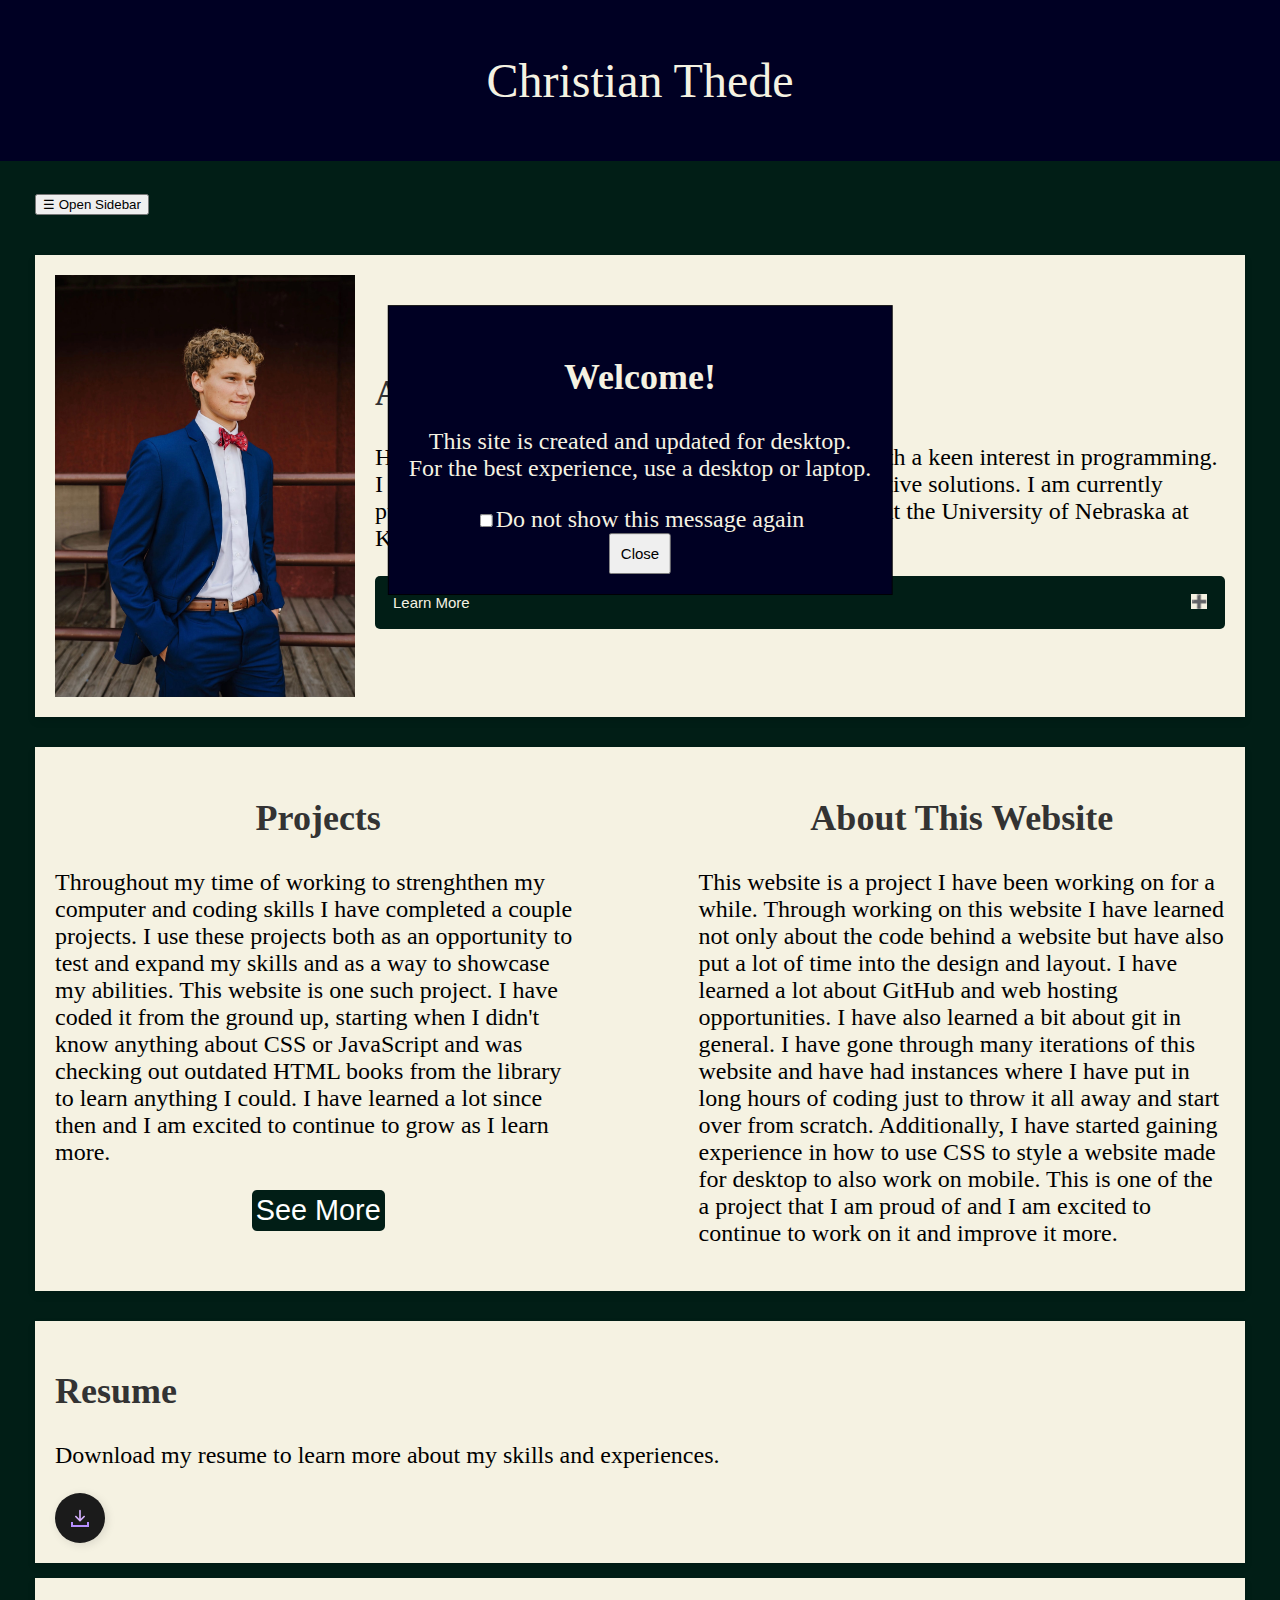
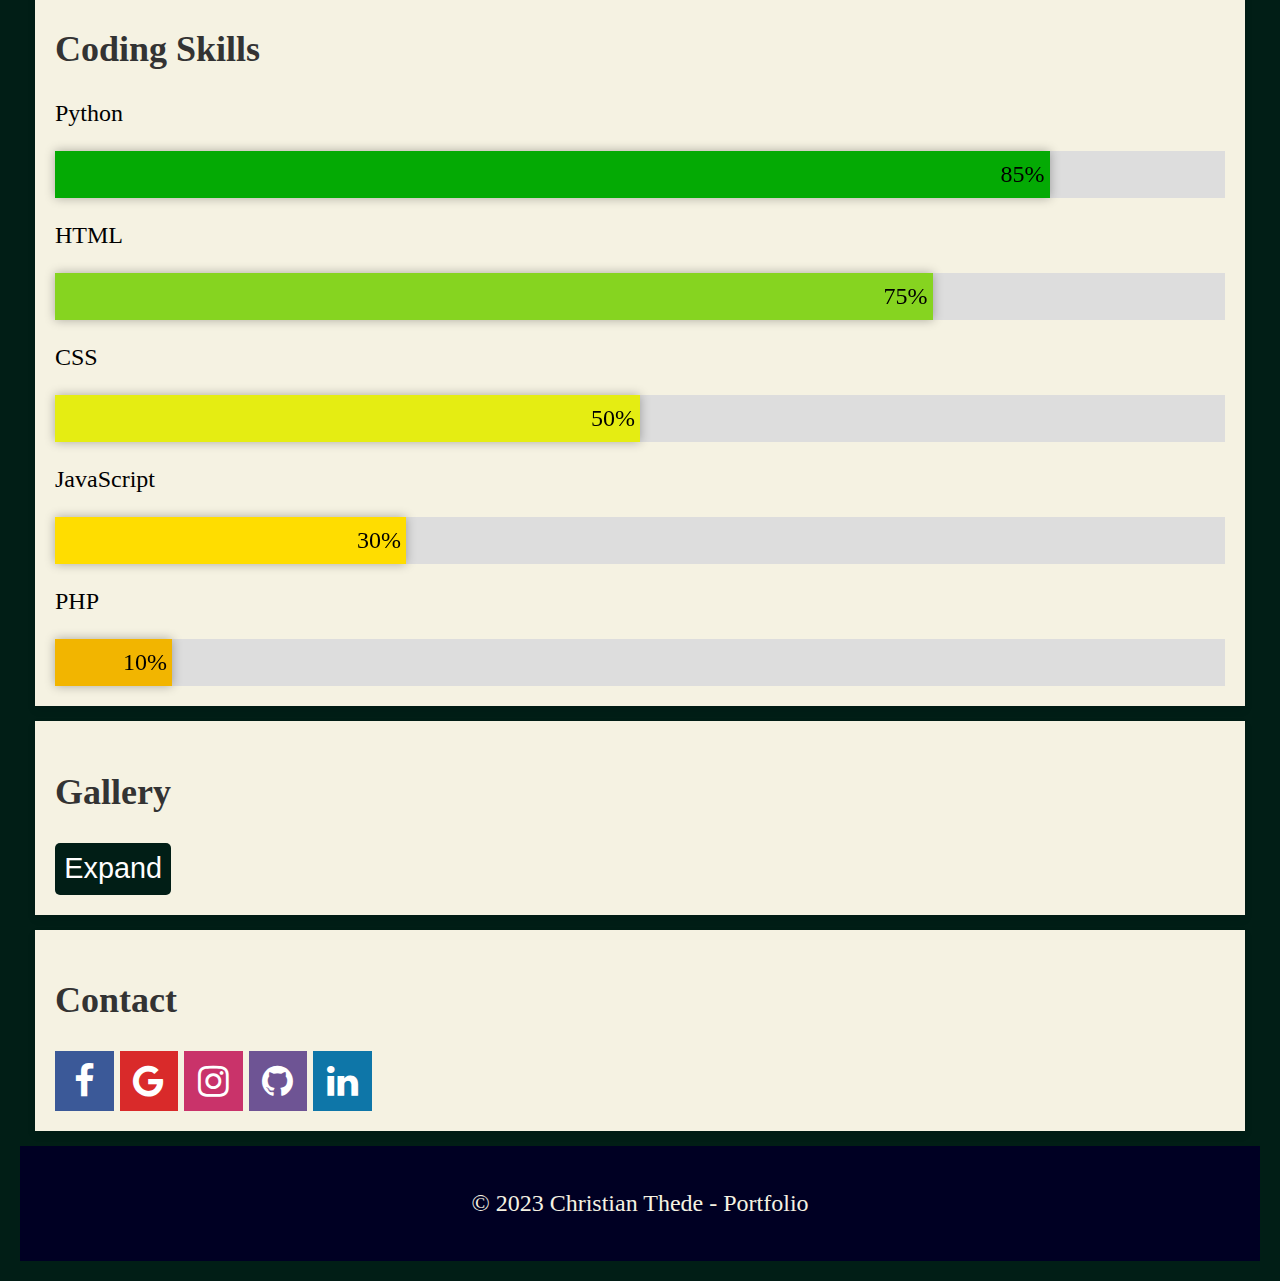
==== index.html @ 4857aadc "text update index.html" ====
<!DOCTYPE html>
<html lang="en">
<head>
    <meta charset="UTF-8">
    <meta name="viewport" content="width=device-width, initial-scale=1.0">
    <title>Christian Thede - Computer Science Portfolio</title>
    <link rel="stylesheet" href="docs/collapsibleLibrary/collapsibleAbout.css">
    <link rel="stylesheet" href="docs/stylesLibrary/indexStyles.css">
    <link rel="stylesheet" href="https://cdnjs.cloudflare.com/ajax/libs/font-awesome/4.7.0/css/font-awesome.min.css">
    <link rel="stylesheet" href="docs/iconLibrary/iconStyles.css">
    <link rel="stylesheet" href="docs/stylesLibrary/navbarStyles.css">
    <link rel="stylesheet" href="docs/stylesLibrary/skillBarStyles.css">
    
</head>
<body>

    <header>
        <p>Christian Thede</p>
    </header>
    
    <!-- Sidebar to navigate the site -->
    <div id="sideBar" class="sideBar">
        <a href="javascript:void(0)" class="closeBtn" onclick="closeNav()">&times;</a>
        <a href="#about" onclick="closeNav()">About Me</a>
        <a href="docs/projects/projects.html" onclick="closeNav()">Projects</a>
        <a href="#resume" onclick="closeNav()">Resume</a>
        <a href="#skills" onclick="closeNav()">Skills</a>
        <a href="#gallery" onclick="closeNav()">Gallery</a>
        <a href="#contact" onclick="closeNav()">Contact</a>
    </div>
    <div id="main">
        <div id="navbtn" class="navbtn">
            <button class="openBtn" onclick="openNav()">&#9776; Open Sidebar</button>
        </div>

        <!-- popup on page load -->
        <div id="popup" style="display: none;">
            <h2>Welcome!</h2>
            <p>This site is created and updated for desktop.<br>
            For the best experience, use a desktop or laptop.</p>
            <input type="checkbox" id="noShow">Do not show this message again<br>
            <button id="closePopup">Close</button>
        </div>

        <main>

            <!-- About Me Section -->
            <section id="about">
                <div class="about-container">
                    <img src="docs\images\seniorPicture.JPG" alt="My Image" class="about-image">
                    <div class="about-text" style="position: relative;">
                        <h2>About Me</h2>
                        <p>
                            Hello! I am a passionate computer science student with a keen interest in programming.
                            I love solving complex problems and creating innovative solutions.
                            I am currently pursuing a Computer Science Comprehensive major at the University of Nebraska at Kearney.
                        </p>
                        <button type="button" class="collapsible">Learn More</button>
                        <div class="collapsible-content" style=" height: 0; overflow: hidden; transition: height 0.5s ease-out;">
                            <p>
                                Hello! My name is Christian Thede. Currently I am a sophomore at the University of Nebraska at Kearney
                                but that is not where I started. I grew up in a small town in Nebraska called Palmer. My family has a
                                farm there and I grew up helping out around the farm. Around freshman year of high school I transferred to
                                St. Paul where I graduated. Throughout my time in high school I started to become more interested in
                                computers and technology. I began looking into how technology can help around the family farm and even
                                started using drones to help with issues there. I even started using them to create 3d maps
                                through photogrammetry. Then, I decided to build myself a computer. I threw myself into research.
                                I learned about all the different parts and how they work together. I looked into what parts would
                                work the best and would last. Then, I finally built my computer and that was what really started me off
                                on my computer science journey. I began attending the University of Nebraska at Kearney where I took 
                                my first programming class - Python for Analytics. I loved it and the problems I was able to solve.

                            </p>
                        </div>
                    </div>
                </div>
            </section>
            
            <!-- Projects section -->
            <section id="projects">
                <div class="flex-container">
                    <div class="project-content">
                        <h2 style="text-align: center;">Projects</h2>
                        <p>Throughout my time of working to strenghthen my computer and coding skills I have completed a
                            couple projects. I use these projects both as an opportunity to test and expand my skills and as a way to
                            showcase my abilities. This website is one such project. I have coded it from the ground up, starting when
                            I didn't know anything about CSS or JavaScript and was checking out outdated HTML books from the library to
                            learn anything I could. I have learned a lot since then and I am excited to continue to grow as I learn more.
                        </p>
                        <div style="display: flex; justify-content: center; align-items: center;">
                            <button class="projects-button" 
                                onclick="window.location.href='docs/projects/projects.html'">
                                See More 
                            </button>
                        </div>
                    </div>

                    <div class="about-website">
                        <h2 style="text-align: center;">About This Website</h2>
                        <p>
                            This website is a project I have been working on for a while. Through working on this website I have learned 
                            not only about the code behind a website but have also put a lot of time into the design and layout. I have
                            learned a lot about GitHub and web hosting opportunities. I have also learned a bit about git in general.
                            I have gone through many iterations of this website and have had instances where I have put in long hours of coding
                            just to throw it all away and start over from scratch. Additionally, I have started gaining experience in how
                            to use CSS to style a website made for desktop to also work on mobile.
                            This is one of the a project that I am proud of and I am excited to continue to work on it and improve it more.
                        </p>
                    </div>

                </div>

                

                <!-- Add more projects as needed -->
            </section>

        </main>
    <!--
        <section id="blog">
            <h2>Blog</h2>
            <p>Check out my latest thoughts and experiences in the world of computer science.</p>
            <a href="#">Read More</a>
        </section>
    -->
        <section id="resume">
            <h2>Resume</h2>
            <p>Download my resume to learn more about my skills and experiences.</p>

            <!-- Resume Download-->
            <a href="docs/ChristianThedeResume.pdf">
                <button class="Btn">
                    <svg class="svgIcon" viewBox="0 0 384 512" height="1em" xmlns="http://www.w3.org/2000/svg"><path d="M169.4 470.6c12.5 12.5 32.8 
                        12.5 45.3 0l160-160c12.5-12.5 12.5-32.8 0-45.3s-32.8-12.5-45.3 0L224 370.8 224 64c0-17.7-14.3-32-32-32s-32 14.3-32 32l0 
                        306.7L54.6 265.4c-12.5-12.5-32.8-12.5-45.3 0s-12.5 32.8 0 45.3l160 160z"></path>
                    </svg>
                    <span class="icon2"></span>
                    <span class="tooltip">Download Resume</span>
                </button>
            </a>
        </section>

        <section id="skills">
            <h2>Coding Skills</h2>

            <p>Python</p>
            <div class="container">
                <div class="skills python">85%</div>
            </div>

            <p>HTML</p>
            <div class="container">
                <div class="skills html">75%</div>
            </div>
            
            <p>CSS</p>
            <div class="container">
                <div class="skills css">50%</div>
            </div>

            <p>JavaScript</p>
            <div class="container">
                <div class="skills js">30%</div>
            </div>

            <p>PHP</p>
            <div class="container">
                <div class="skills php">10%</div>
            </div>
            <!-- Add more skills as needed -->
        </section>

        <section id="gallery">
            <h2>Gallery</h2>
            <button class="gallery-expand-button" onclick="expandFunction()">
                Expand
            </button>
            <div id="expandGallery">
                <div class="imageRow">
                    <div class="imageColumn">
                    <img src="docs\images\addyFall.JPEG" alt="Gallery Image" style="width:100%">
                    </div>
                    <div class="imageColumn">
                    <img src="docs\images\deltIceSkating.JPEG" alt="Gallery Image" style="width:100%">
                    </div>
                    <div class="imageColumn">
                    <img src="docs\images\joePlackeWedding.JPEG" alt="Gallery Image" style="width:100%">
                    </div>
                    <div class="imageColumn">
                        <img src="docs\images\moonBall.JPEG" alt="Gallery Image" style="width:100%">
                    </div>
                    <div class="imageColumn">
                        <img src="docs\images\zooLights.JPEG" alt="Gallery Image" style="width:100%">
                    </div>
                </div>
                <!-- Add more pictures here -->
            </div>
        </section>

        <section id="contact">
            <h2>Contact</h2>
            <p><!--add media here--></p>
            <a href="https://www.facebook.com/christian.thede.1/" title="Facebook" class="fa fa-facebook"></a>
            <a href="mailto:ThedeChristian11@gmail.com" title="Gmail" class="fa fa-google"></a>
            <a href="https://www.instagram.com/cthede11/" title="Instagram" class="fa fa-instagram"></a>
            <a href="https://github.com/Cthede11" title="GitHub" class="fa fa-github"></a>
            <a href="https://www.linkedin.com/in/christianthede/" title="Linkedin" class="fa fa-linkedin"></a>
        </section>

        <footer>
            <p>&copy; 2023 Christian Thede - Portfolio</p>
        </footer>
    </div>
    <script src="docs/collapsibleLibrary/collapsibleAbout.js" defer></script>
    <script src="docs/scriptLibrary/indexScript.js" defer></script>
    <script src="docs/scriptLibrary/expandButtonScript.js" defer></script>
    <script src="docs/scriptLibrary/navbarScript.js" defer></script>
</body>

</html>
---- docs/collapsibleLibrary/collapsibleAbout.css ----
.collapsible {
    background-color: rgb(1, 30, 22);
    color: rgb(245, 242, 226);
    cursor: pointer;
    padding: 18px;
    width: 100%;
    border: none;
    border-radius: 5px;
    text-align: left;
    outline: none;
    font-size: 15px;
  }
  
  /* Add a background color to the button if it is clicked on */
  .active, .collapsible:hover {
    background-color: rgb(11, 60, 42);
  }
  
  /* Style the collapsible content. Note: hidden by default */
  .collapsible-content {
    padding: 0 18px;
    display: none;
    overflow: hidden;
    background-color: rgb(245, 242, 226);
  }

  .collapsible:after {
    content: '\02795'; /* Unicode character for "plus" sign (+) */
    background-color: rgb(245, 242, 226);
    font-size: 13px;
    color: rgb(245, 242, 226);
    float: right;
    margin-left: 5px;
  }
  
  .active:after {
    content: "\2796"; /* Unicode character for "minus" sign (-) */
  }
---- docs/stylesLibrary/indexStyles.css ----
img {
  max-width: 100%;
  height: auto;
}

body {
    font-family: 'UI-rounded', 'fangsong';
    font-size: 150%;
    margin: 0;
    padding: 0;
    background-color: rgb(1, 30, 22);
    display: flex;
    flex-direction: column;
    min-height: 100vh;
}

header {
    background-color: rgb(0, 0, 35);
    color: rgb(245, 242, 226);
    text-align: center;
    font-size: 200%;
    padding: 5px;
}

#popup {
  position: fixed;
  top: 50%;
  left: 50%;
  transform: translate(-50%, -50%);
  padding: 20px;
  text-align: center;
  background: rgb(0, 0, 35);
  color: rgb(245, 242, 226);
  border: 1px solid black;
  z-index: 1000;
}

#closePopup {
  font-size: 15px;
  padding: 10px;
  cursor: pointer;
}

#popup h2 {
  color: rgb(245, 242, 226);
}

h1 {
    font-size: .3em;
}

section {
    padding: 20px;
    margin: 15px;
    background-color: rgb(245, 242, 226);
    box-shadow: 0 4px 8px rgba(0, 0, 0, 0.1);
    flex-grow: 1;
}

h1, h2 {
    color: #333;
}

.project {
    margin-bottom: 15px;
}

footer {
    text-align: center;
    padding: 20px;
    background-color: #333;
    color: rgb(245, 242, 226);
    background-color: rgb(0, 0, 35);
}

main {
    display: flex;
    flex-direction: column;
    margin-top: 15px;
}

.about-container {
    display: flex;
    align-items: center;
}

.about-image {
    max-width: 300px; /* Adjust the maximum width of the image */
    margin-right: 20px; /* Adjust the spacing between image and text */
}

.about-text {
    flex-grow: 1;
}

.flex-container {
  display: flex;
  justify-content: space-between;
}

.project-content, .about-website {
  width: 45%;
}

/* download button */
.Btn {
    width: 50px;
    height: 50px;
    border: none;
    border-radius: 50%;
    background-color: rgb(27, 27, 27);
    display: flex;
    flex-direction: column;
    align-items: center;
    justify-content: center;
    cursor: pointer;
    position: relative;
    transition-duration: .3s;
    box-shadow: 2px 2px 10px rgba(0, 0, 0, 0.11);
  }
  
  .svgIcon {
    fill: rgb(214, 178, 255);
  }
  
  .icon2 {
    width: 18px;
    height: 5px;
    border-bottom: 2px solid rgb(182, 143, 255);
    border-left: 2px solid rgb(182, 143, 255);
    border-right: 2px solid rgb(182, 143, 255);
  }
  
  .tooltip {
    position: absolute;
    right: -135px;
    opacity: 0;
    background-color: rgb(12, 12, 12);
    color: white;
    padding: 5px 10px;
    border-radius: 5px;
    display: flex;
    align-items: center;
    justify-content: center;
    transition-duration: .2s;
    pointer-events: none;
    letter-spacing: 0.5px;
  }
  
  .tooltip::before {
    position: absolute;
    content: "";
    width: 10px;
    height: 10px;
    background-color: rgb(12, 12, 12);
    background-size: 1000%;
    background-position: center;
    transform: rotate(45deg);
    left: -5%;
    transition-duration: .3s;
  }
  
  .Btn:hover .tooltip {
    opacity: 1;
    transition-duration: .3s;
  }
  
  .Btn:hover {
    background-color: rgb(150, 94, 255);
    transition-duration: .3s;
  }
  
  .Btn:hover .icon2 {
    border-bottom: 2px solid rgb(235, 235, 235);
    border-left: 2px solid rgb(235, 235, 235);
    border-right: 2px solid rgb(235, 235, 235);
  }
  
  .Btn:hover .svgIcon {
    fill: rgb(255, 255, 255);
    animation: slide-in-top 0.6s cubic-bezier(0.250, 0.460, 0.450, 0.940) both;
  }
  
  @keyframes slide-in-top {
    0% {
      transform: translateY(-10px);
      opacity: 0;
    }
  
    100% {
      transform: translateY(0px);
      opacity: 1;
    }
  }
/* Make sure that padding behaves as expected */
* {box-sizing:border-box}

.gallery-expand-button {
  font-family: 'Arial', sans-serif;
  background-color: rgb(1, 30, 22);
  color: white;
  border: none;
  border-radius: 5px;
  cursor: pointer;
  padding: .8%;
  outline: none;
  font-size: 1.2em;
}

.active, .gallery-expand-button:hover {
  background-color: rgb(11, 60, 42);
}

.projects-button {
  font-family: 'Arial', sans-serif;
  background-color: rgb(1, 30, 22);
  color: white;
  border: none;
  cursor: pointer;
  padding: .8%;
  border-radius: 5px;
  outline: none;
  font-size: 1.2em;
}

.active, .projects-button:hover {
  background-color: rgb(11, 60, 42);
}

.code-window {
  background-color: #1b1b1b; /* Light grey background */
  border: black; /* Black border */
  color: #ffffff; /* White text color */
  padding: 10px; /* Add padding */
  font-family: 'Courier New', monospace; /* Use monospace font */
  font-size: 18px; /* Set font size */
  line-height: 1.5; /* Set line height */
  border-radius: 30px; /* Add border radius */
  box-shadow: 0 0 10px rgba(0, 0, 0, 0.25); /* Add shadow */
}

/* Three image containers (use 25% for four, and 50% for two, etc) */
.imageColumn {
  float: left;
  width: 33.33%;
  padding: 5px;
}

/* Clear floats after image containers */
.imageRow::after {
  content: "";
  clear: both;
  display: table;
}

/* ////////////////////////////////////////////////////////////////////////////////////// */
/* \\\\\\\\\\\\\\\\\\\\\\\\\\\\\\\\\\\\\\\\\\\\\\\\\\\\\\\\\\\\\\\\\\\\\\\\\\\\\\\\\\\\\\ */

/* Media query for screens smaller than 600px (mobile) */
@media only screen and (max-width: 600px) {
  body {
      font-size: 14px;
  }

  header {
      font-size: 150%; /* Adjust header font size for smaller screens */
      padding-bottom: 0px; /* Adjust padding for smaller screens */
  }

  nav {
    font-size: 14px; /* Adjust font size for navigation links on mobile devices */
    padding: 5px; /* Adjust padding for navigation links on mobile devices */
    padding-top: 15px; /* Adjust padding for navigation links on mobile devices */
  }

  nav a {
    margin: 1%; /* Adjust margin for navigation links on mobile devices */
  }
  
  /* Default styles for larger screens */
  body {
    font-size: 16px;
  }

  #popup {
    width: 80%;
    height: 50%;
  }

  .flex-container {
    flex-direction: column;
  }

  .project-content, .about-website {
    width: 100%;
  }

  .about-container {
      flex-direction: column; /* Stack image and text in a column on smaller screens */
  }

  .about-image {
      max-width: 100%; /* Ensure the image takes full width on smaller screens */
      margin-right: 0; /* Remove margin for smaller screens */
      margin-bottom: 10px; /* Add margin between image and text on smaller screens */
  }

  .about-text {
      text-align: center; /* Center-align text on smaller screens */
  }

  .projects-button, .gallery-expand-button{
    font-size: 1.2em; /* Increase font size of the button */
    padding: 2%; /* Increase padding of the button */
    border-radius: 5px; /* Add border radius to the button */
    background-color: rgb(0, 0, 35); /* Change background color of the button */
    color: rgb(245, 242, 226); /* Change text color of the button */
  }

  .code-window {
    font-size: 14px; /* Adjust font size for code window on smaller screens */
    
  }

  /* Three image containers (use 25% for four, and 50% for two, etc) */
  .imageColumn {
    float: left;
    width: 50%;
    padding: 2px;
  }

  /* Clear floats after image containers */
  .imageRow::after {
    content: "";
    clear: both;
    display: table;
  }
  /* Add more responsive styles for other sections as needed */
}
---- docs/iconLibrary/iconStyles.css ----
.fa {
    padding: 1%;
    font-size: 150%;
    width: 5%;
    text-align: center;
    text-decoration: none;
}

.circle {
    padding: 20px;
    font-size: 20px;
    width: 50px;
    height: 50px;
    border-radius: 25px;
    text-align: center;
    text-decoration: none;

}

.fa:hover {
    opacity: 0.7;
}

.fa-google {
    background: #d92a2aff;
    color: white;
}

.fa-github {
    background: #6E5494;
    color: white;
}

.circle-github {
    background: #6E5494;
    color: white;
    border-radius: 50%;
    width: 10px;
    height: 10px;
    display: flex;
    align-items: center;
    justify-content: center;
    font-size: 25px;
    text-decoration: none;
}

.circle-github::before {
    content: "\f09b"; /* GitHub icon unicode */
    font-family: "Font Awesome 5 Brands";
    font-weight: 900;
}

.circle-github:hover .tooltip {
    opacity: 1;
    transition-duration: .3s;
  }
  
  .circle:hover {
    background-color: rgb(150, 94, 255);
    transition-duration: .3s;
  }

.fa-instagram {
    background: rgb(201, 51, 106);
    color: white;
}

.fa-facebook {
    background: #3B5998;
    color: white;
}

.fa-linkedin {
    background: #0E76A8;
    color: white;
}

@media only screen and (max-width: 600px) {
    .fa {
        padding: 2%;
        font-size: 150%;
        width: 18%;
        text-align: center;
        text-decoration: none;
    }
}
---- docs/stylesLibrary/navbarStyles.css ----
/* The sidebar menu */
.sideBar {
    height: 100%; /* 100% Full-height */
    width: 0; /* 0 width - change this with JavaScript */
    position: fixed; /* Stay in place */
    z-index: 1; /* Stay on top */
    top: 0;
    left: 0;
    background-color: #111; /* Black*/
    overflow-x: hidden; /* Disable horizontal scroll */
    padding-top: 60px; /* Place content 60px from the top */
    transition: 0.5s; /* 0.5 second transition effect to slide in the sidebar */
  }
  
  /* The sidebar links */
  .sideBar a {
    padding: 8px 8px 8px 32px;
    text-decoration: none;
    font-size: 25px;
    color: #818181;
    display: block;
    transition: 0.3s;
  }
  
  /* When you mouse over the navigation links, change their color */
  .sideBar a:hover {
    color: #f1f1f1;
  }
  
  /* Position and style the close button (top right corner) */
  .sideBar .closebtn {
    position: absolute;
    top: 0;
    right: 25px;
    font-size: 36px;
    margin-left: 50px;
  }
  
  /* The button used to open the sidebar */
  .navbtn {
    font-size: 20px;
    background-color: rgb(1, 30, 22);
    color: white;
    padding: 10px 15px;
    border: none;
    position: sticky;
    top: 0;
    z-index: 1000;
  }
  .openbtn {
    font-size: 20px;
    background-color: #111;
    color: white;
    border: none;
    position: sticky;
    top: 0;
    z-index: 1000;
  }

  .openbtn:hover {
    background-color: #444;
  }
  
  /* Style page content - use this if you want to push the page content to the right when you open the side navigation */
  #main {
    transition: margin-left .5s; /* If you want a transition effect */
    padding: 20px;
  }
  
  /* On smaller screens, where height is less than 450px, change the style of the sidenav (less padding and a smaller font size) */
  @media screen and (max-height: 450px) {
    .sidebar {padding-top: 15px;}
    .sidebar a {font-size: 18px;}
    .openbtn {background-color: #111; color: white;}
  }
---- docs/stylesLibrary/skillBarStyles.css ----
/* Container for skill bars */
.container {
    width: 100%; /* Full width */
    background-color: #ddd; /* Grey background */
  }
  
  .skills {
    text-align: right; /* Right-align text */
    padding-top: 10px; /* Add top padding */
    padding-bottom: 10px; /* Add bottom padding */
    color: white; /* White text color */
  }
  
  .python {
    width: 85%;
    background-color: #04aa04; /* Green */
    transform: translateZ(10px); /* Add 3D effect */
    box-shadow: 0 0 10px rgba(0, 0, 0, 0.3); /* Add shadow */
  }
  
  .html {
    width: 75%;
    background-color: #8fe41f; /* Green */
    transform: translateZ(10px); /* Add 3D effect */
    box-shadow: 0 0 10px rgba(0, 0, 0, 0.3); /* Add shadow */
  }
  
  .css {
    width: 50%;
    background-color: #f7b830; /* Blue */
    transform: translateZ(10px); /* Add 3D effect */
    box-shadow: 0 0 10px rgba(0, 0, 0, 0.3); /* Add shadow */
  }
  
  .js {
    width: 30%;
    background-color: #ff8741; /* Red */
    transform: translateZ(10px); /* Add 3D effect */
    box-shadow: 0 0 10px rgba(0, 0, 0, 0.3); /* Add shadow */
  }
  
  .php {
    width: 10%;
    background-color: #fd1818; /* Dark Grey */
    transform: translateZ(10px); /* Add 3D effect */
    box-shadow: 0 0 10px rgba(0, 0, 0, 0.3); /* Add shadow */
  }
    /* Make sure that padding behaves as expected */
  * {box-sizing:border-box}
  
  /* Container for skill bars */
  .container {
    width: 100%; /* Full width */
    background-color: #ddd; /* Grey background */
  }
  
  .skills {
    text-align: right; /* Right-align text */
    padding-top: 10px; /* Add top padding */
    padding-bottom: 10px; /* Add bottom padding */
    padding-right: 5px; /* Add right padding */
    color: black; /* White text color */
  }
  .python {width: 85%; background-color: #04aa04;} /* Green */
  .html {width: 75%; background-color: #86d420;} /* Green */
  .css {width: 50%; background-color: #e5ed12;} /* Blue */
  .js {width: 30%; background-color: #ffdd00;} /* Red */
  .php {width: 10%; background-color: #f2b500;} /* Dark Grey */
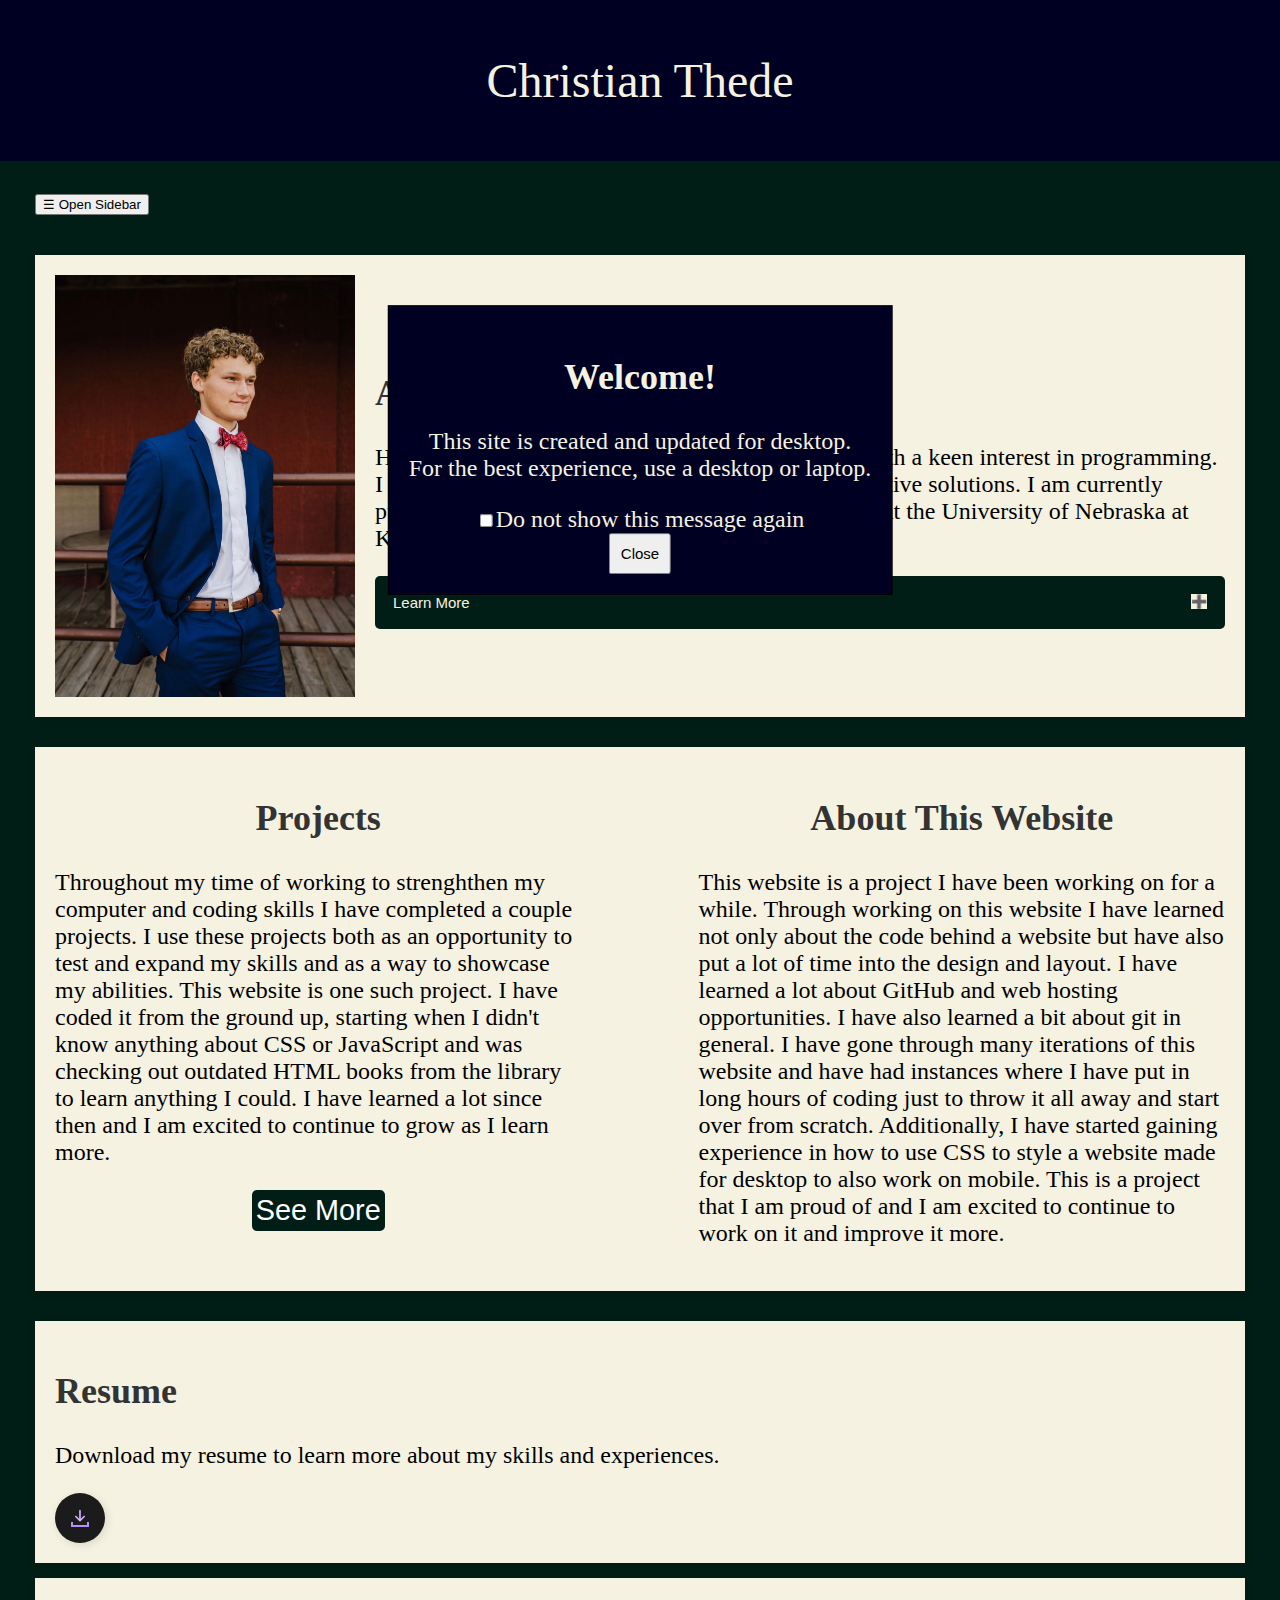
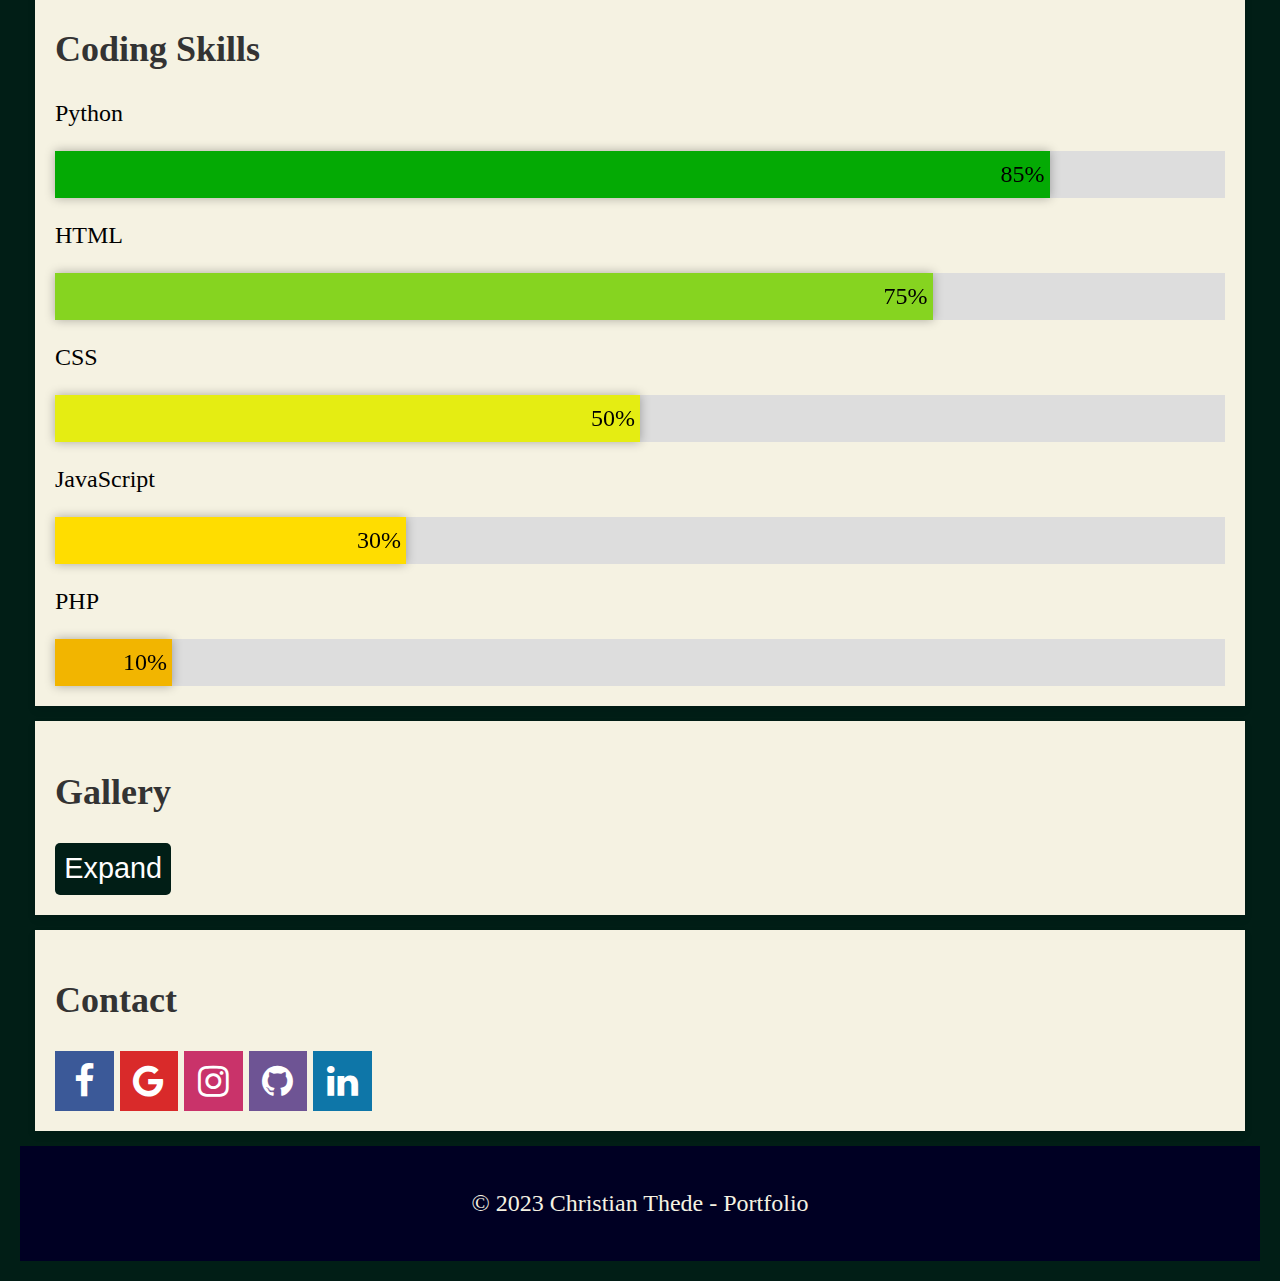
==== commit 9f76d7a0: "text update index.html" ====
--- a/index.html
+++ b/index.html
@@ -105,7 +105,7 @@
                             I have gone through many iterations of this website and have had instances where I have put in long hours of coding
                             just to throw it all away and start over from scratch. Additionally, I have started gaining experience in how
                             to use CSS to style a website made for desktop to also work on mobile.
-                            This is one of the a project that I am proud of and I am excited to continue to work on it and improve it more.
+                            This is a project that I am proud of and I am excited to continue to work on it and improve it more.
                         </p>
                     </div>
 
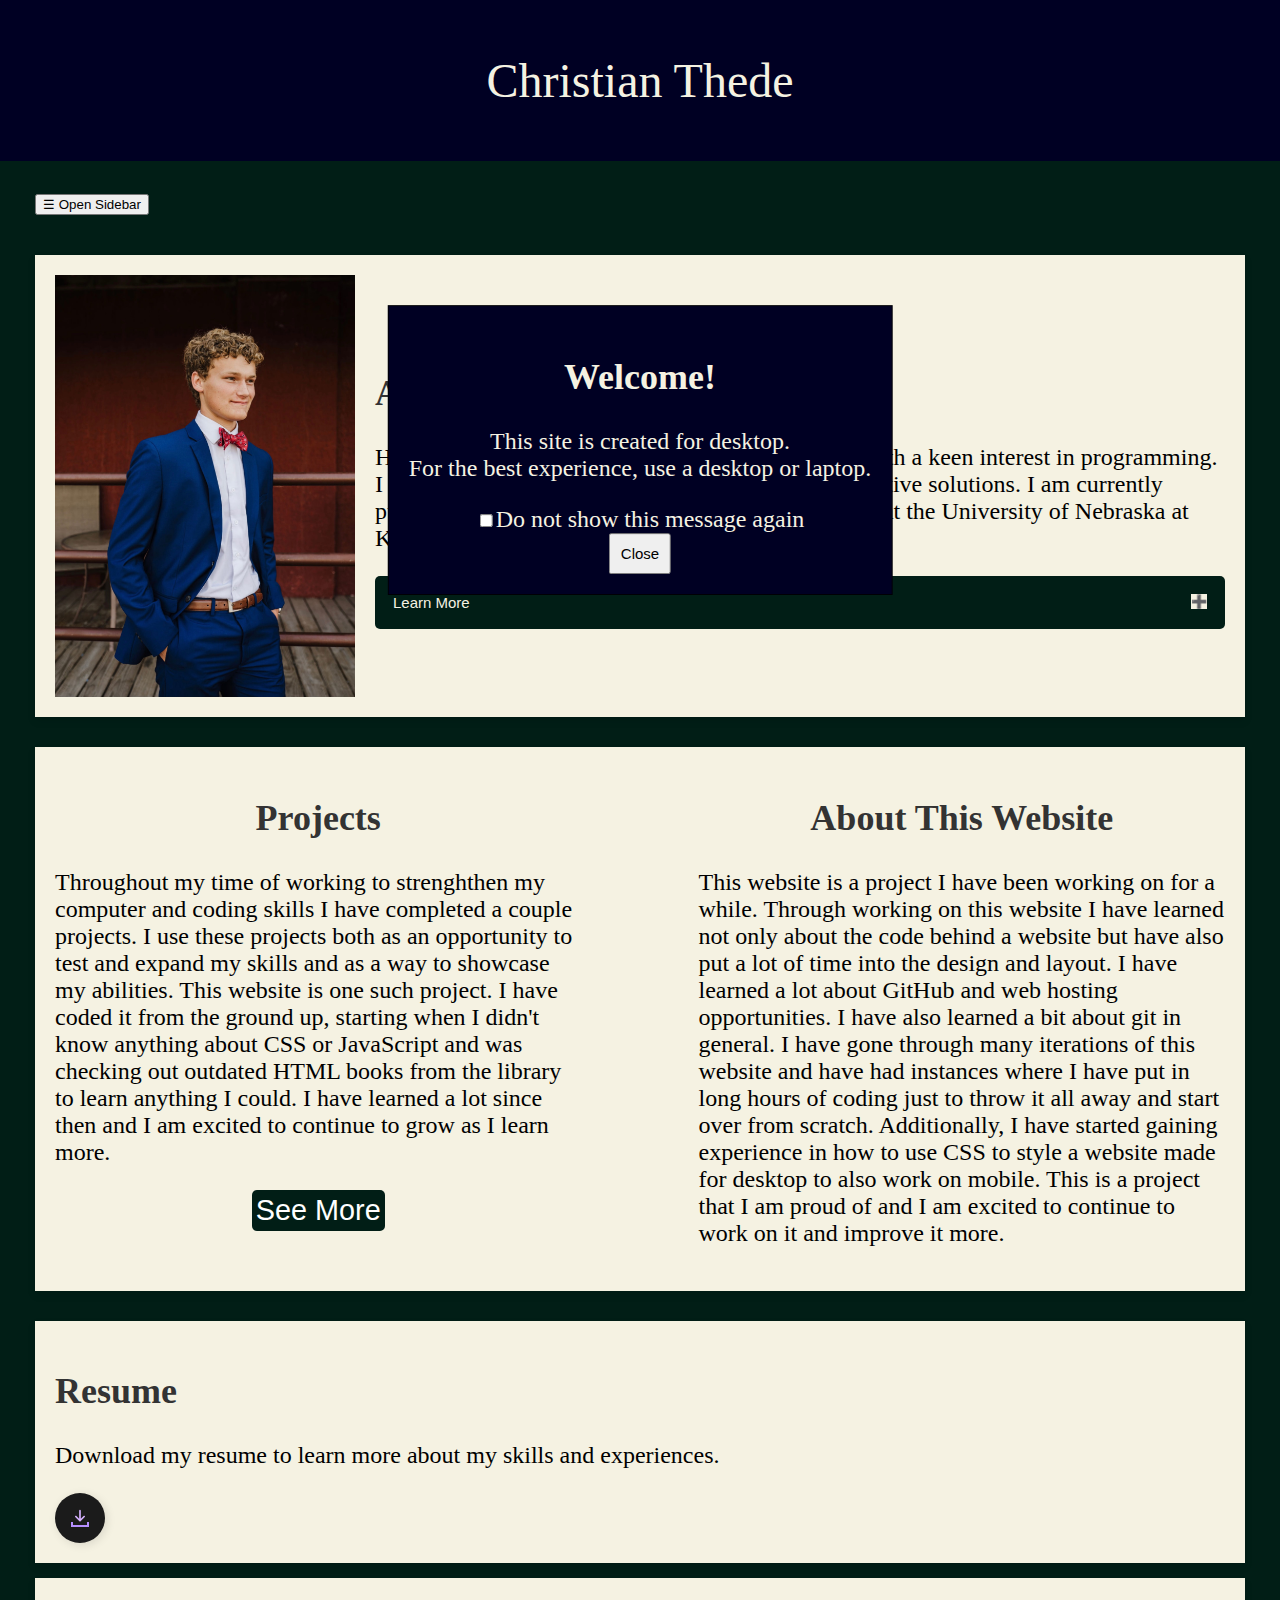
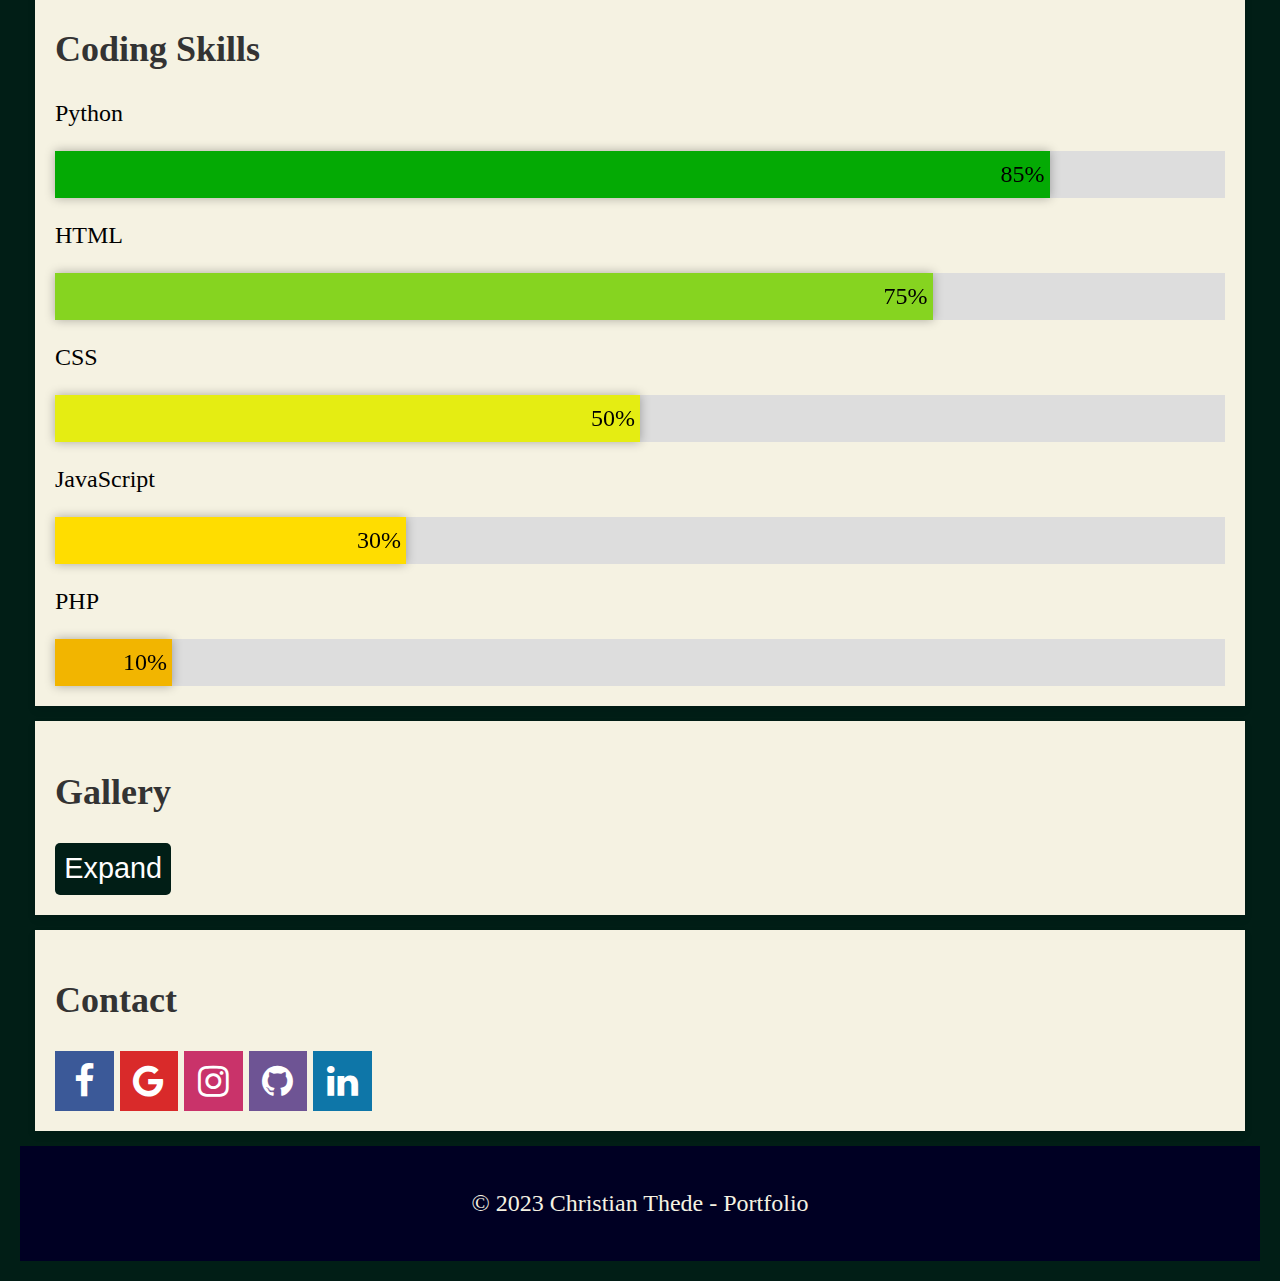
==== commit 6b54045b: "update" ====
--- a/index.html
+++ b/index.html
@@ -37,7 +37,7 @@
         <!-- popup on page load -->
         <div id="popup" style="display: none;">
             <h2>Welcome!</h2>
-            <p>This site is created and updated for desktop.<br>
+            <p>This site is created for desktop.<br>
             For the best experience, use a desktop or laptop.</p>
             <input type="checkbox" id="noShow">Do not show this message again<br>
             <button id="closePopup">Close</button>
--- a/docs/stylesLibrary/indexStyles.css
+++ b/docs/stylesLibrary/indexStyles.css
@@ -53,6 +53,7 @@
 section {
     padding: 20px;
     margin: 15px;
+    background-image: url('Portfolio-Website\docs\images\paper_background_image.jpg');
     background-color: rgb(245, 242, 226);
     box-shadow: 0 4px 8px rgba(0, 0, 0, 0.1);
     flex-grow: 1;
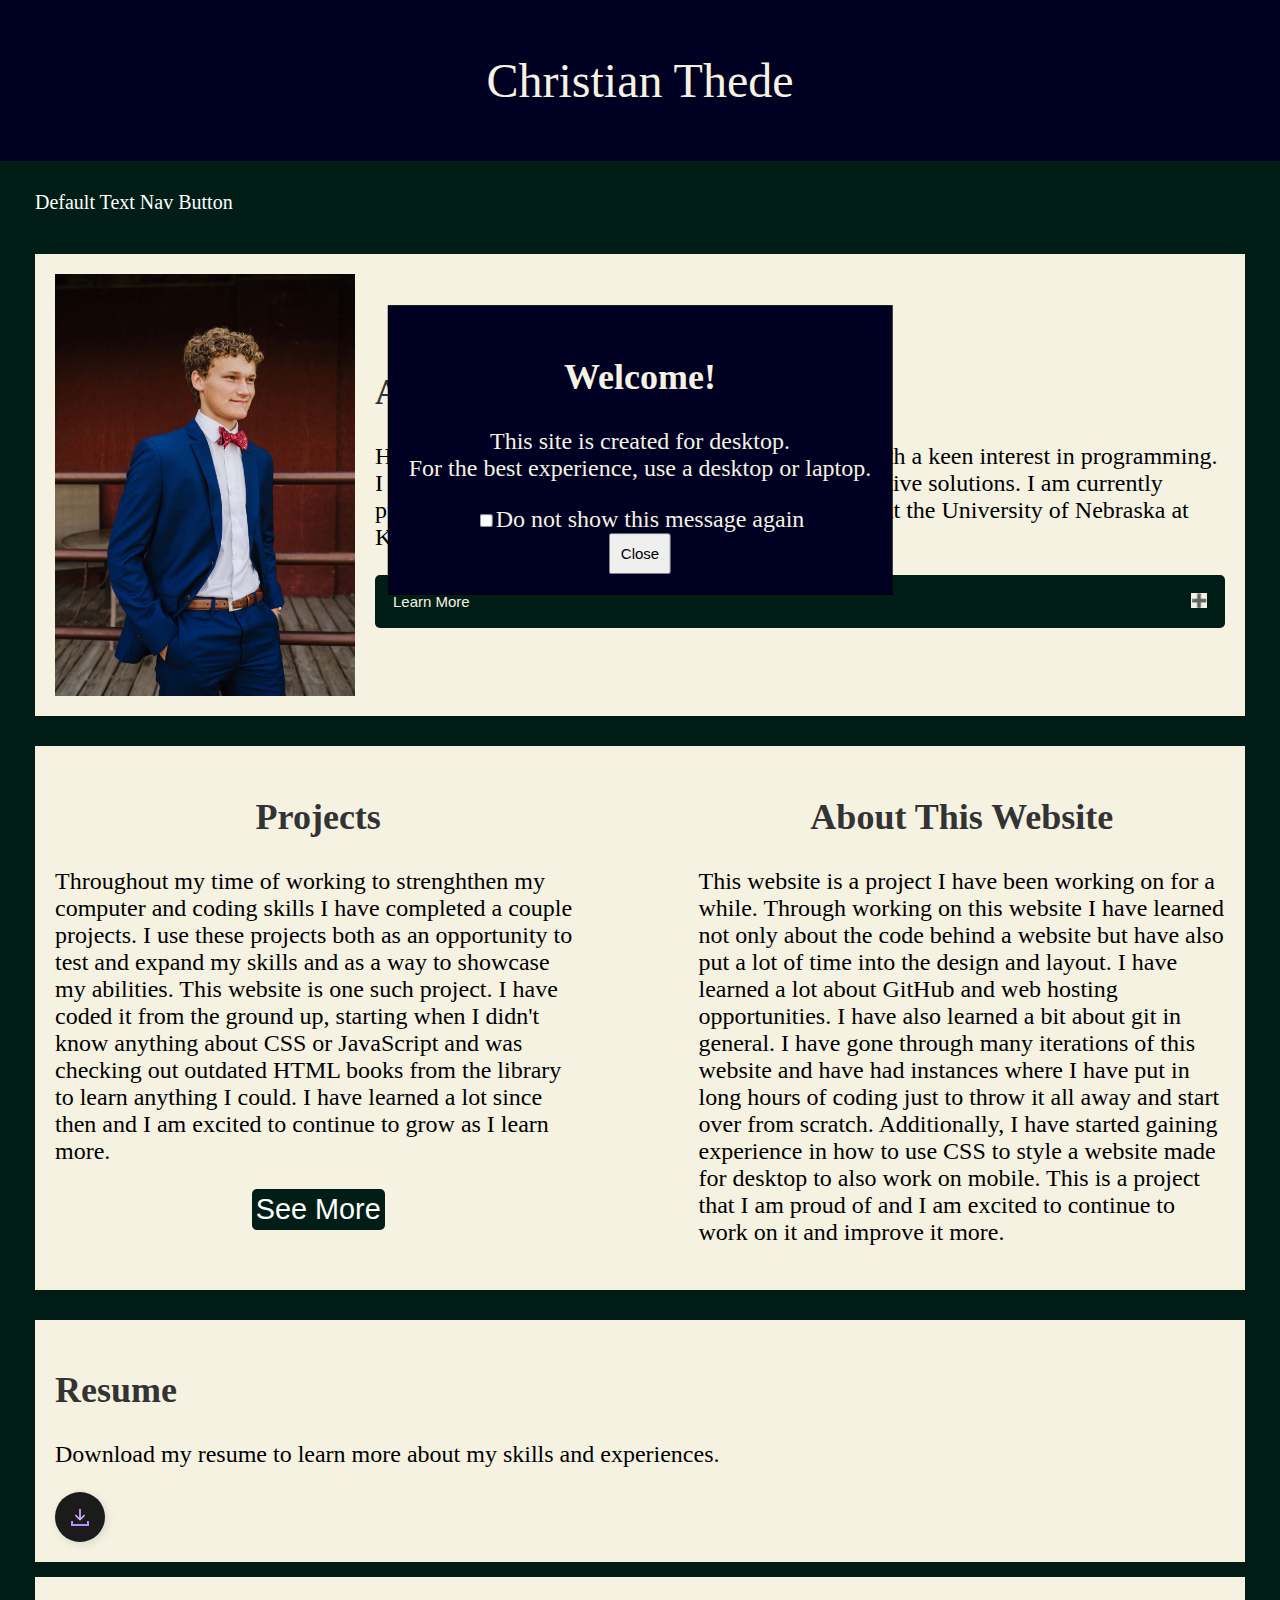
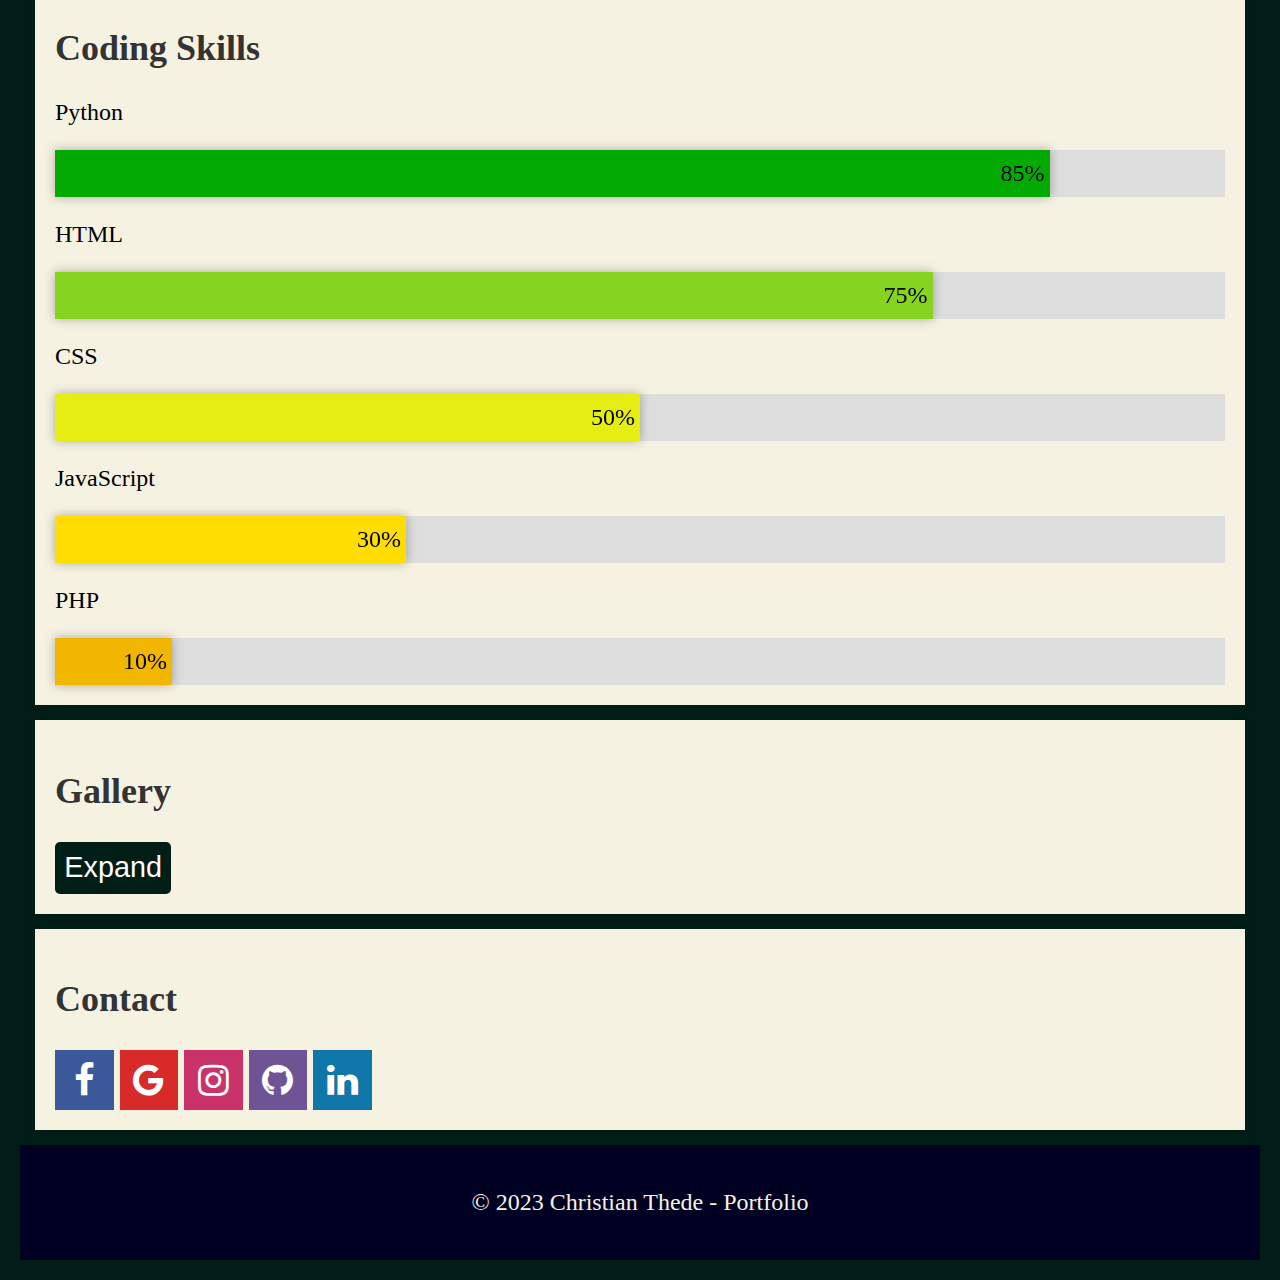
==== commit 486a0e21: "opennav button update" ====
--- a/index.html
+++ b/index.html
@@ -29,10 +29,10 @@
         <a href="#gallery" onclick="closeNav()">Gallery</a>
         <a href="#contact" onclick="closeNav()">Contact</a>
     </div>
+
+    <!-- Nav button -->
     <div id="main">
-        <div id="navbtn" class="navbtn">
-            <button class="openBtn" onclick="openNav()">&#9776; Open Sidebar</button>
-        </div>
+        <div id="navbtn" class="navbtn">Default Text Nav Button</div>
 
         <!-- popup on page load -->
         <div id="popup" style="display: none;">
@@ -111,9 +111,6 @@
 
                 </div>
 
-                
-
-                <!-- Add more projects as needed -->
             </section>
 
         </main>
--- a/docs/stylesLibrary/indexStyles.css
+++ b/docs/stylesLibrary/indexStyles.css
@@ -53,7 +53,6 @@
 section {
     padding: 20px;
     margin: 15px;
-    background-image: url('Portfolio-Website\docs\images\paper_background_image.jpg');
     background-color: rgb(245, 242, 226);
     box-shadow: 0 4px 8px rgba(0, 0, 0, 0.1);
     flex-grow: 1;
@@ -230,15 +229,15 @@
 }
 
 .code-window {
-  background-color: #1b1b1b; /* Light grey background */
-  border: black; /* Black border */
-  color: #ffffff; /* White text color */
-  padding: 10px; /* Add padding */
-  font-family: 'Courier New', monospace; /* Use monospace font */
-  font-size: 18px; /* Set font size */
-  line-height: 1.5; /* Set line height */
-  border-radius: 30px; /* Add border radius */
-  box-shadow: 0 0 10px rgba(0, 0, 0, 0.25); /* Add shadow */
+  background-color: #1b1b1b;
+  border: black;
+  color: #ffffff;
+  padding: 10px;
+  font-family: 'Courier New', monospace;
+  font-size: 18px;
+  line-height: 1.5;
+  border-radius: 30px;
+  box-shadow: 0 0 10px rgba(0, 0, 0, 0.25);
 }
 
 /* Three image containers (use 25% for four, and 50% for two, etc) */
@@ -265,21 +264,20 @@
   }
 
   header {
-      font-size: 150%; /* Adjust header font size for smaller screens */
-      padding-bottom: 0px; /* Adjust padding for smaller screens */
+      font-size: 150%;
+      padding-bottom: 0px;
   }
 
   nav {
-    font-size: 14px; /* Adjust font size for navigation links on mobile devices */
-    padding: 5px; /* Adjust padding for navigation links on mobile devices */
-    padding-top: 15px; /* Adjust padding for navigation links on mobile devices */
+    font-size: 14px;
+    padding: 5px;
+    padding-top: 15px;
   }
 
   nav a {
-    margin: 1%; /* Adjust margin for navigation links on mobile devices */
-  }
-  
-  /* Default styles for larger screens */
+    margin: 1%;
+  }
+  
   body {
     font-size: 16px;
   }
@@ -298,29 +296,29 @@
   }
 
   .about-container {
-      flex-direction: column; /* Stack image and text in a column on smaller screens */
+      flex-direction: column;
   }
 
   .about-image {
-      max-width: 100%; /* Ensure the image takes full width on smaller screens */
-      margin-right: 0; /* Remove margin for smaller screens */
-      margin-bottom: 10px; /* Add margin between image and text on smaller screens */
+      max-width: 100%;
+      margin-right: 0;
+      margin-bottom: 10px;
   }
 
   .about-text {
-      text-align: center; /* Center-align text on smaller screens */
+      text-align: center;
   }
 
   .projects-button, .gallery-expand-button{
-    font-size: 1.2em; /* Increase font size of the button */
-    padding: 2%; /* Increase padding of the button */
-    border-radius: 5px; /* Add border radius to the button */
-    background-color: rgb(0, 0, 35); /* Change background color of the button */
-    color: rgb(245, 242, 226); /* Change text color of the button */
+    font-size: 1.2em;
+    padding: 2%;
+    border-radius: 5px;
+    background-color: rgb(0, 0, 35);
+    color: rgb(245, 242, 226);
   }
 
   .code-window {
-    font-size: 14px; /* Adjust font size for code window on smaller screens */
+    font-size: 14px;
     
   }
 
--- a/docs/stylesLibrary/navbarStyles.css
+++ b/docs/stylesLibrary/navbarStyles.css
@@ -1,14 +1,14 @@
 /* The sidebar menu */
 .sideBar {
-    height: 100%; /* 100% Full-height */
-    width: 0; /* 0 width - change this with JavaScript */
-    position: fixed; /* Stay in place */
-    z-index: 1; /* Stay on top */
+    height: 100%;
+    width: 0;
+    position: fixed; 
+    z-index: 1;
     top: 0;
     left: 0;
-    background-color: #111; /* Black*/
+    background-color: rgb(0, 0, 35);
     overflow-x: hidden; /* Disable horizontal scroll */
-    padding-top: 60px; /* Place content 60px from the top */
+    padding-top: 60px;
     transition: 0.5s; /* 0.5 second transition effect to slide in the sidebar */
   }
   
@@ -22,12 +22,10 @@
     transition: 0.3s;
   }
   
-  /* When you mouse over the navigation links, change their color */
   .sideBar a:hover {
     color: #f1f1f1;
   }
   
-  /* Position and style the close button (top right corner) */
   .sideBar .closebtn {
     position: absolute;
     top: 0;
@@ -47,6 +45,11 @@
     top: 0;
     z-index: 1000;
   }
+
+  .navbtn:hover {
+    cursor: pointer;
+  }
+
   .openbtn {
     font-size: 20px;
     background-color: #111;
@@ -61,13 +64,13 @@
     background-color: #444;
   }
   
-  /* Style page content - use this if you want to push the page content to the right when you open the side navigation */
+  /* Pushing main content on nav open*/
   #main {
-    transition: margin-left .5s; /* If you want a transition effect */
+    transition: margin-left .5s; /* Transition effect */
     padding: 20px;
   }
   
-  /* On smaller screens, where height is less than 450px, change the style of the sidenav (less padding and a smaller font size) */
+  /* Small Screens*/
   @media screen and (max-height: 450px) {
     .sidebar {padding-top: 15px;}
     .sidebar a {font-size: 18px;}
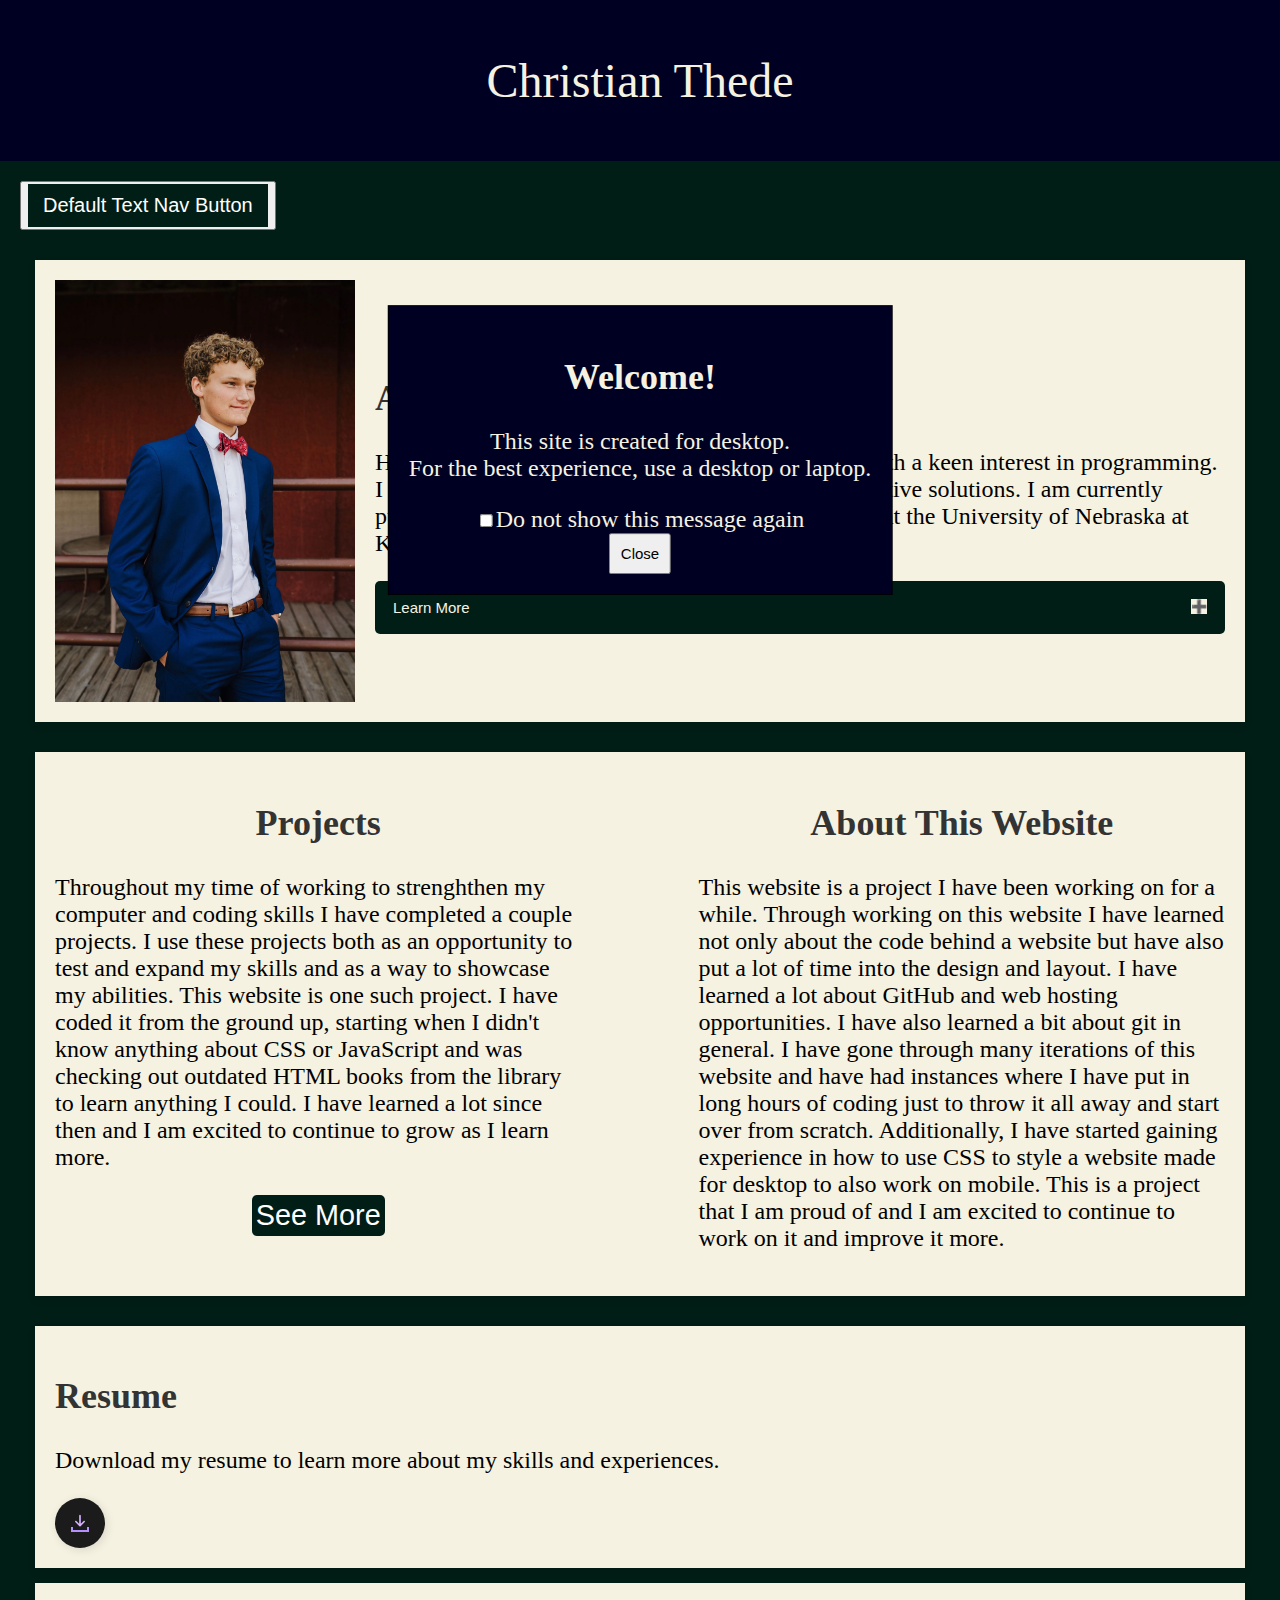
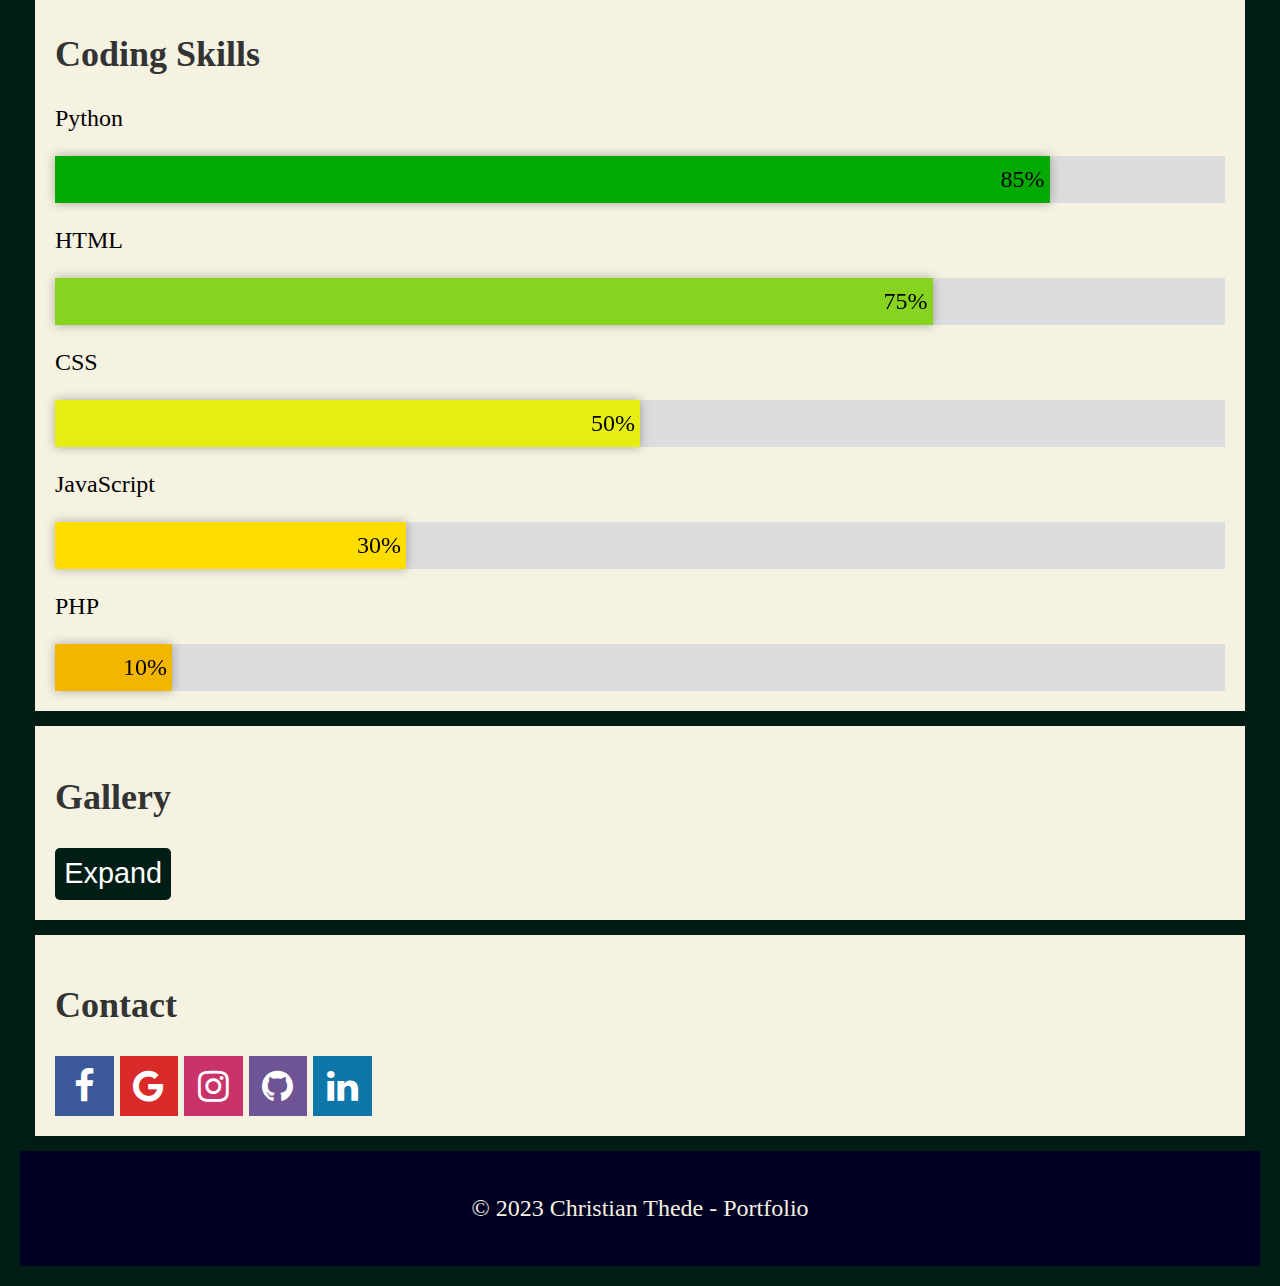
==== commit a71ec1e2: "navbtn" ====
--- a/index.html
+++ b/index.html
@@ -11,7 +11,6 @@
     <link rel="stylesheet" href="docs/iconLibrary/iconStyles.css">
     <link rel="stylesheet" href="docs/stylesLibrary/navbarStyles.css">
     <link rel="stylesheet" href="docs/stylesLibrary/skillBarStyles.css">
-    
 </head>
 <body>
 
@@ -32,8 +31,9 @@
 
     <!-- Nav button -->
     <div id="main">
-        <div id="navbtn" class="navbtn">Default Text Nav Button</div>
-
+        <button type="button">
+            <div id="navbtn" class="navbtn">Default Text Nav Button</div>
+        </button>
         <!-- popup on page load -->
         <div id="popup" style="display: none;">
             <h2>Welcome!</h2>
--- a/docs/stylesLibrary/navbarStyles.css
+++ b/docs/stylesLibrary/navbarStyles.css
@@ -17,13 +17,14 @@
     padding: 8px 8px 8px 32px;
     text-decoration: none;
     font-size: 25px;
-    color: #818181;
+    color: rgb(245, 242, 226);
     display: block;
     transition: 0.3s;
   }
   
   .sideBar a:hover {
     color: #f1f1f1;
+    text-decoration: underline;
   }
   
   .sideBar .closebtn {
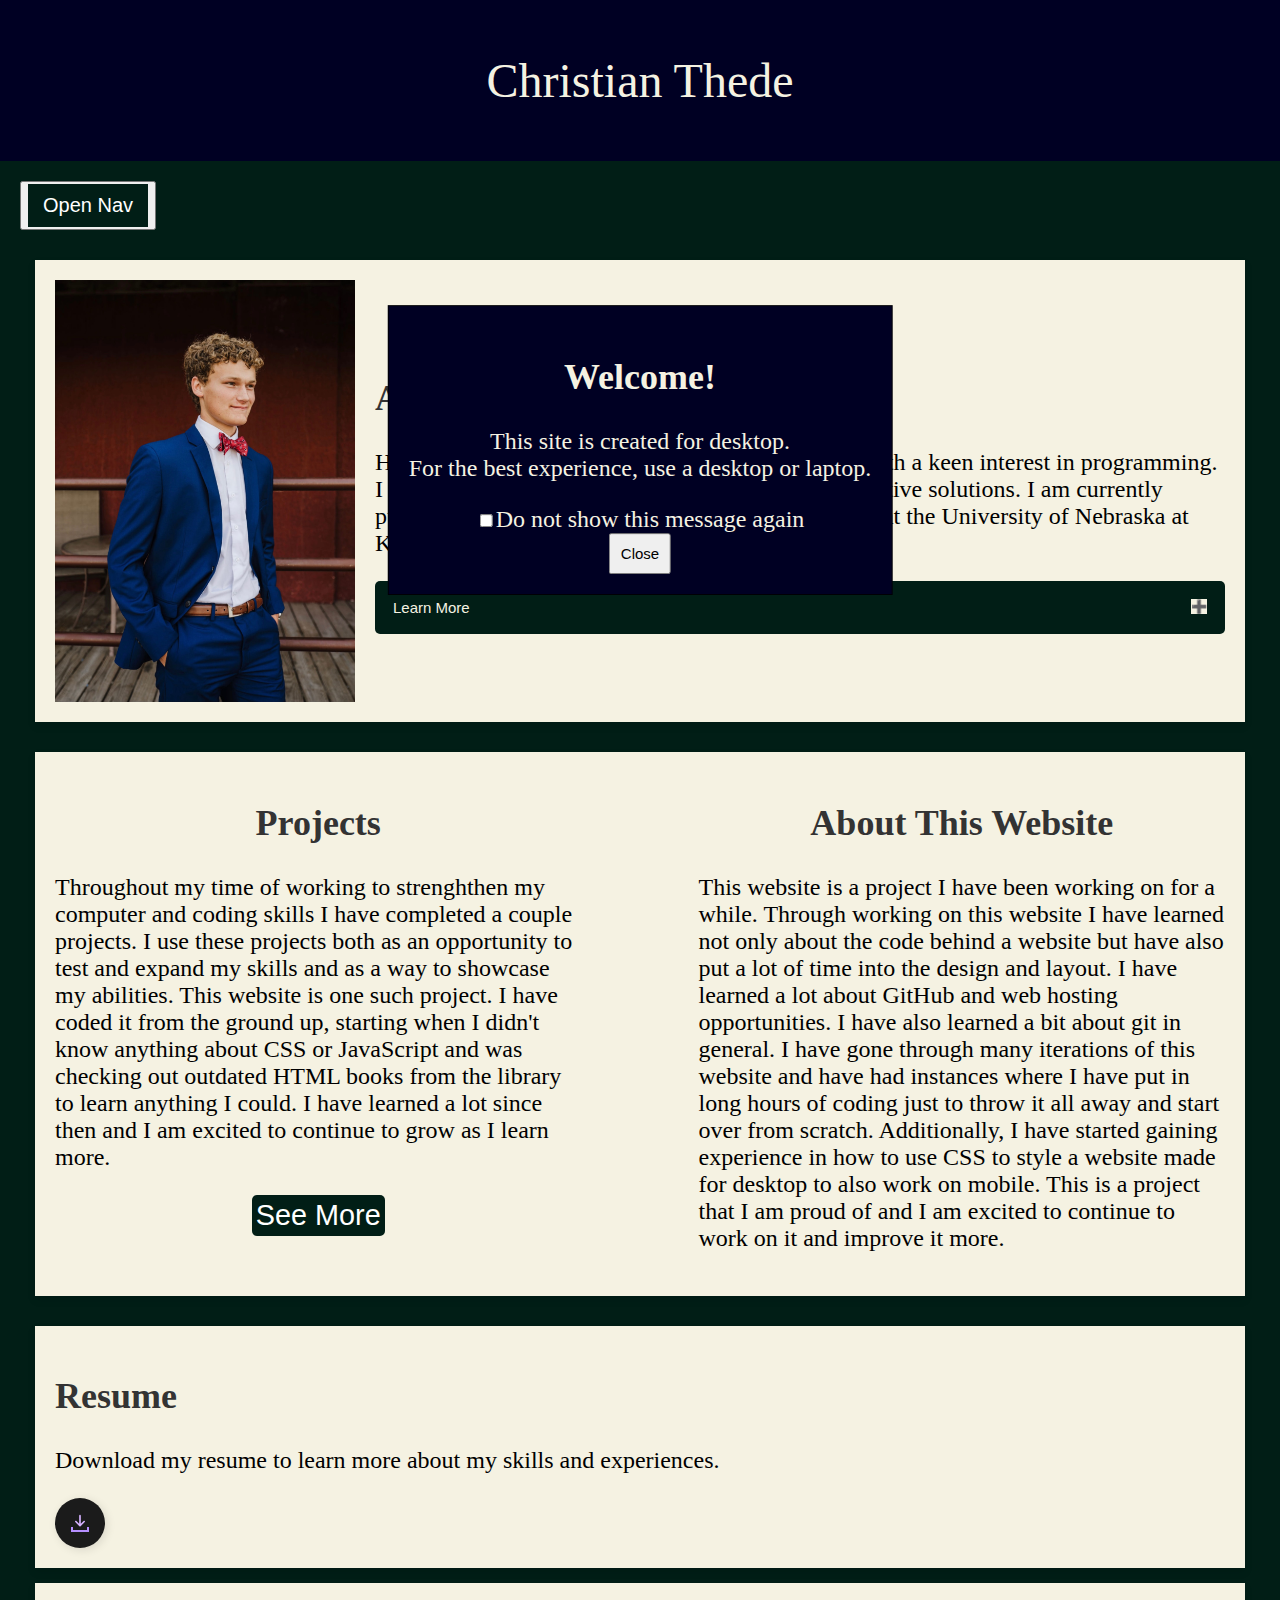
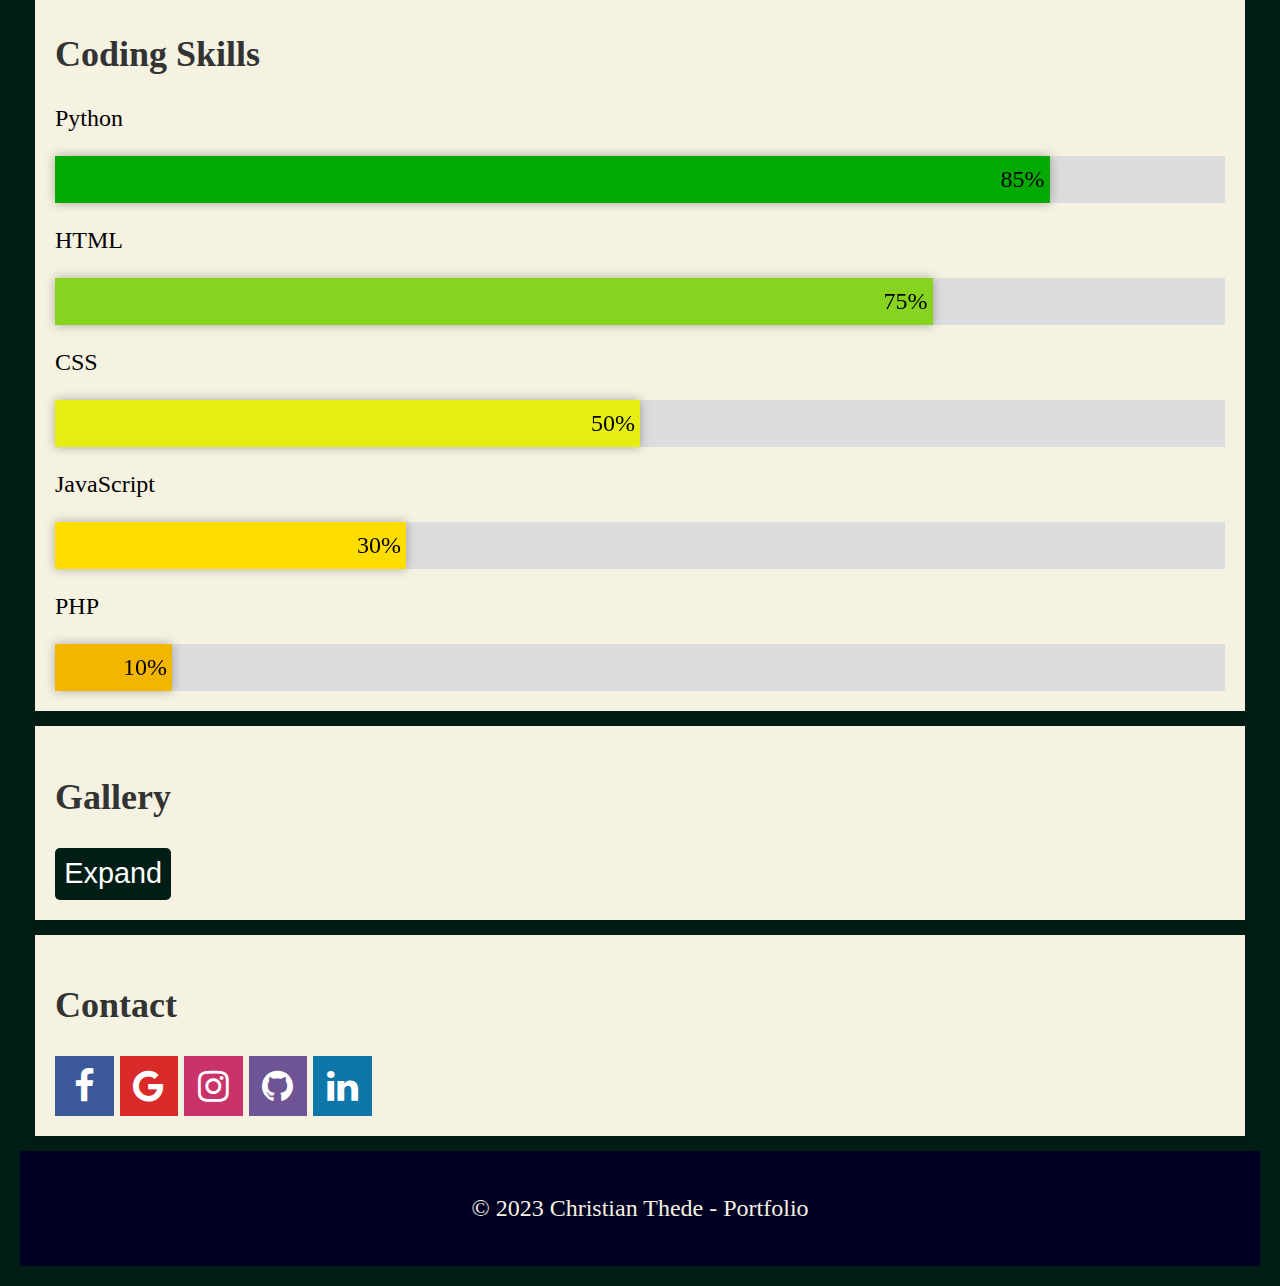
==== commit 9bc8d403: "update" ====
--- a/index.html
+++ b/index.html
@@ -31,9 +31,11 @@
 
     <!-- Nav button -->
     <div id="main">
+    
         <button type="button">
             <div id="navbtn" class="navbtn">Default Text Nav Button</div>
         </button>
+    
         <!-- popup on page load -->
         <div id="popup" style="display: none;">
             <h2>Welcome!</h2>
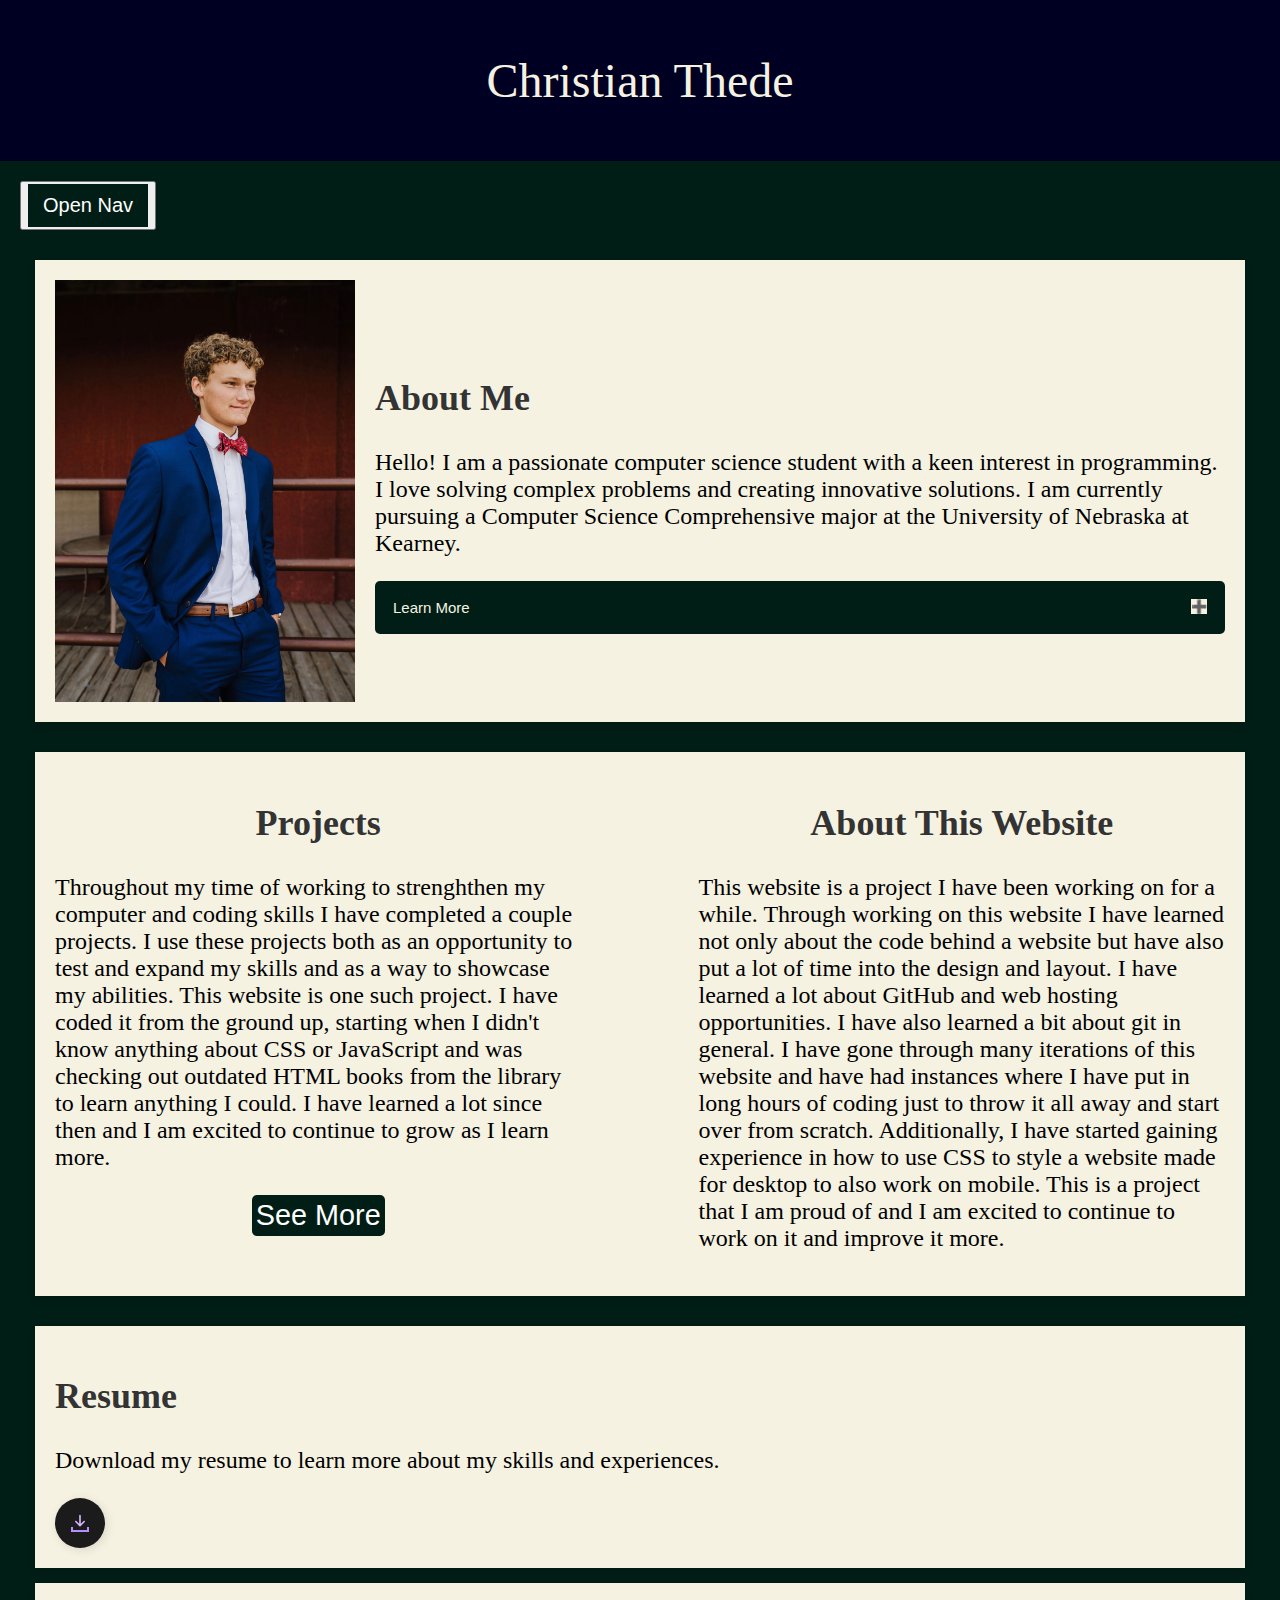
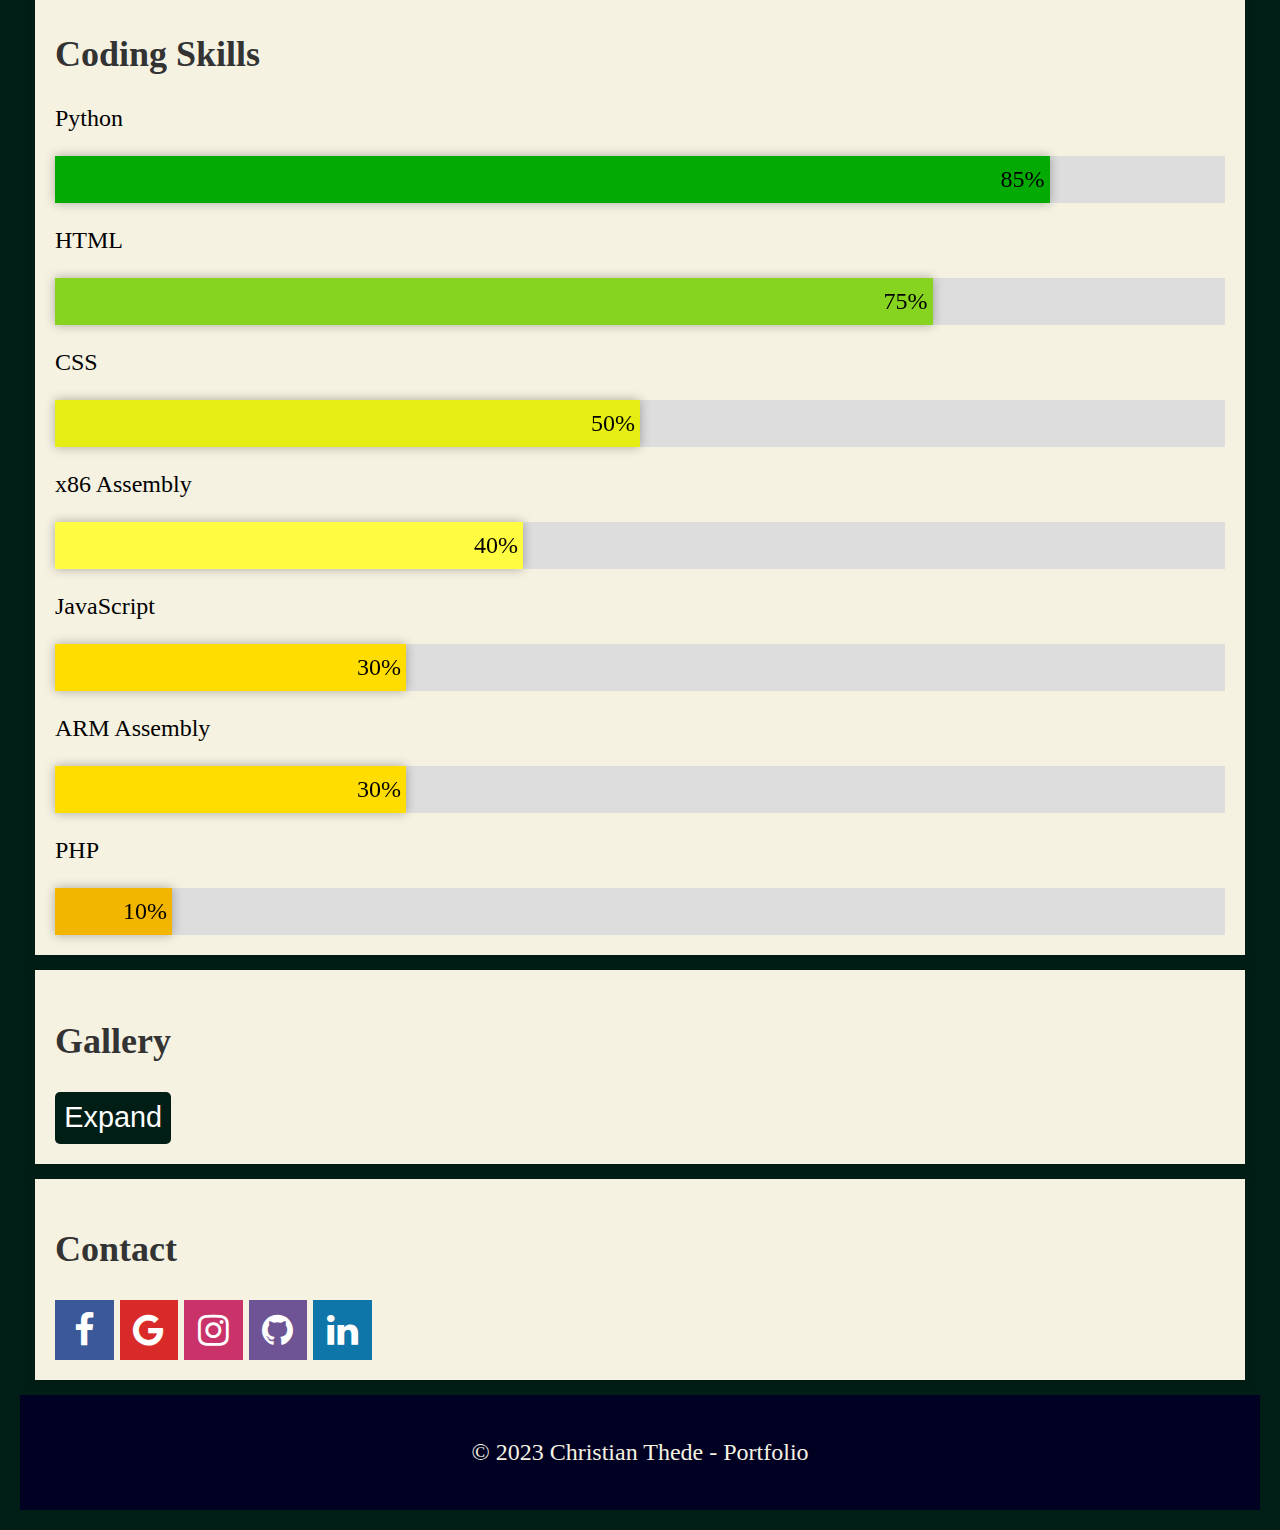
==== commit 48a1828a: "skill bar and gallery update" ====
--- a/index.html
+++ b/index.html
@@ -158,9 +158,19 @@
                 <div class="skills css">50%</div>
             </div>
 
+            <p>x86 Assembly</p>
+            <div class="container">
+                <div class="skills x86">40%</div>
+            </div>
+
             <p>JavaScript</p>
             <div class="container">
                 <div class="skills js">30%</div>
+            </div>
+
+            <p>ARM Assembly</p>
+            <div class="container">
+                <div class="skills arm">30%</div>
             </div>
 
             <p>PHP</p>
@@ -172,19 +182,19 @@
 
         <section id="gallery">
             <h2>Gallery</h2>
-            <button class="gallery-expand-button" onclick="expandFunction()">
+            <button id = "expandButton" class="gallery-expand-button" onclick="expandFunction()">
                 Expand
             </button>
             <div id="expandGallery">
                 <div class="imageRow">
                     <div class="imageColumn">
-                    <img src="docs\images\addyFall.JPEG" alt="Gallery Image" style="width:100%">
-                    </div>
-                    <div class="imageColumn">
-                    <img src="docs\images\deltIceSkating.JPEG" alt="Gallery Image" style="width:100%">
-                    </div>
-                    <div class="imageColumn">
-                    <img src="docs\images\joePlackeWedding.JPEG" alt="Gallery Image" style="width:100%">
+                        <img src="docs\images\addyFall.JPEG" alt="Gallery Image" style="width:100%">
+                    </div>
+                    <div class="imageColumn">
+                        <img src="docs\images\deltIceSkating.JPEG" alt="Gallery Image" style="width:100%">
+                    </div>
+                    <div class="imageColumn">
+                        <img src="docs\images\joePlackeWedding.JPEG" alt="Gallery Image" style="width:100%">
                     </div>
                     <div class="imageColumn">
                         <img src="docs\images\moonBall.JPEG" alt="Gallery Image" style="width:100%">
@@ -192,9 +202,48 @@
                     <div class="imageColumn">
                         <img src="docs\images\zooLights.JPEG" alt="Gallery Image" style="width:100%">
                     </div>
+                    <div class="imageColumn">
+                        <img src="docs\images\europeCastle.JPEG" alt="Gallery Image" style="width:100%">
+                    </div>
+                    <div class="imageColumn">
+                        <img src="docs\images\europeLake.JPEG" alt="Gallery Image" style="width:100%">
+                    </div>
+                    <div class="imageColumn">
+                        <img src="docs\images\graduation.JPEG" alt="Gallery Image" style="width:100%">
+                    </div>
+                    <div class="imageColumn">
+                        <img src="docs\images\groupBarbenheimer.JPEG" alt="Gallery Image" style="width:100%">
+                    </div>
+                    <div class="imageColumn">
+                        <img src="docs\images\groupSkiing.JPEG" alt="Gallery Image" style="width:100%">
+                    </div>
+                    <div class="imageColumn">
+                        <img src="docs\images\isaacSpeech.JPEG" alt="Gallery Image" style="width:100%">
+                    </div>
+                    <div class="imageColumn">
+                        <img src="docs\images\grandmaEagleScout.JPEG" alt="Gallery Image" style="width:100%">
+                    </div>
+                    <div class="imageColumn">
+                        <img src="docs\images\moore.JPEG" alt="Gallery Image" style="width:100%">
+                    </div>
+                    <div class="imageColumn">
+                        <img src="docs\images\brendanHighSchool.JPEG" alt="Gallery Image" style="width:100%">
+                    </div>
+                    <div class="imageColumn">
+                        <img src="docs\images\isaacEllie.JPEG" alt="Gallery Image" style="width:100%">
+                    </div>
+                    <div class="imageColumn">
+                        <img src="docs\images\groupMoore.JPEG" alt="Gallery Image" style="width:100%">
+                    </div>
+                    <div class="imageColumn">
+                        <img src="docs\images\stateFFA.JPEG" alt="Gallery Image" style="width:100%">
+                    </div>
+                    <!-- Add more pictures here -->
                 </div>
-                <!-- Add more pictures here -->
-            </div>
+            </div>
+            <button id="retractButton" class="gallery-expand-button" onclick="expandFunction()">
+                Retract
+            </button>
         </section>
 
         <section id="contact">
--- a/docs/stylesLibrary/skillBarStyles.css
+++ b/docs/stylesLibrary/skillBarStyles.css
@@ -32,9 +32,23 @@
     box-shadow: 0 0 10px rgba(0, 0, 0, 0.3); /* Add shadow */
   }
   
+  .x86 {
+    width: 40%;
+    background-color: #fffc41; /* Green */
+    transform: translateZ(10px); /* Add 3D effect */
+    box-shadow: 0 0 10px rgba(0, 0, 0, 0.3); /* Add shadow */
+  }
+
   .js {
     width: 30%;
-    background-color: #ff8741; /* Red */
+    background-color: #ffcc41; /* Red */
+    transform: translateZ(10px); /* Add 3D effect */
+    box-shadow: 0 0 10px rgba(0, 0, 0, 0.3); /* Add shadow */
+  }
+
+  .arm {
+    width: 30%;
+    background-color: #ffcc41; /* Green */
     transform: translateZ(10px); /* Add 3D effect */
     box-shadow: 0 0 10px rgba(0, 0, 0, 0.3); /* Add shadow */
   }
@@ -64,6 +78,8 @@
   .python {width: 85%; background-color: #04aa04;} /* Green */
   .html {width: 75%; background-color: #86d420;} /* Green */
   .css {width: 50%; background-color: #e5ed12;} /* Blue */
+  .x86 {width: 40%; background-color: #fffc41;} /* Green */
   .js {width: 30%; background-color: #ffdd00;} /* Red */
+  .arm {width: 30%; background-color: #ffdd00;} /* Green */
   .php {width: 10%; background-color: #f2b500;} /* Dark Grey */
   